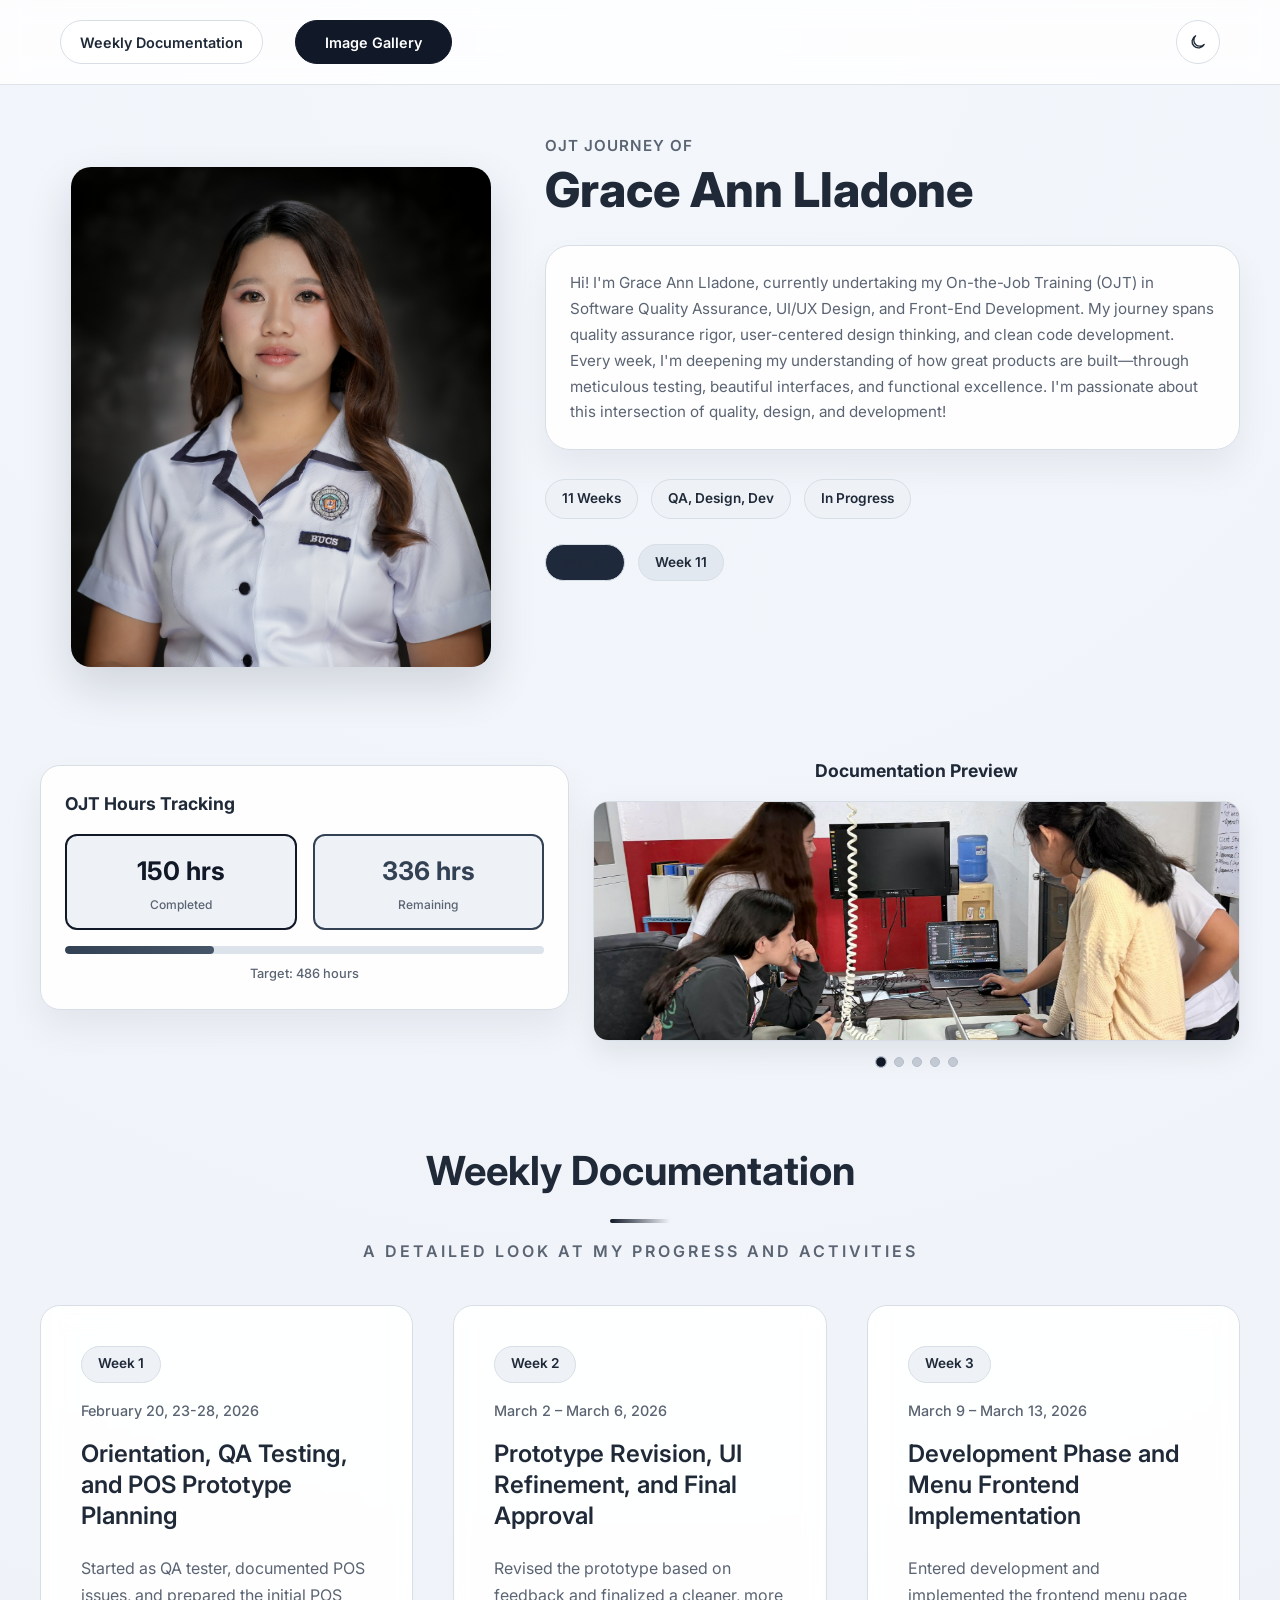
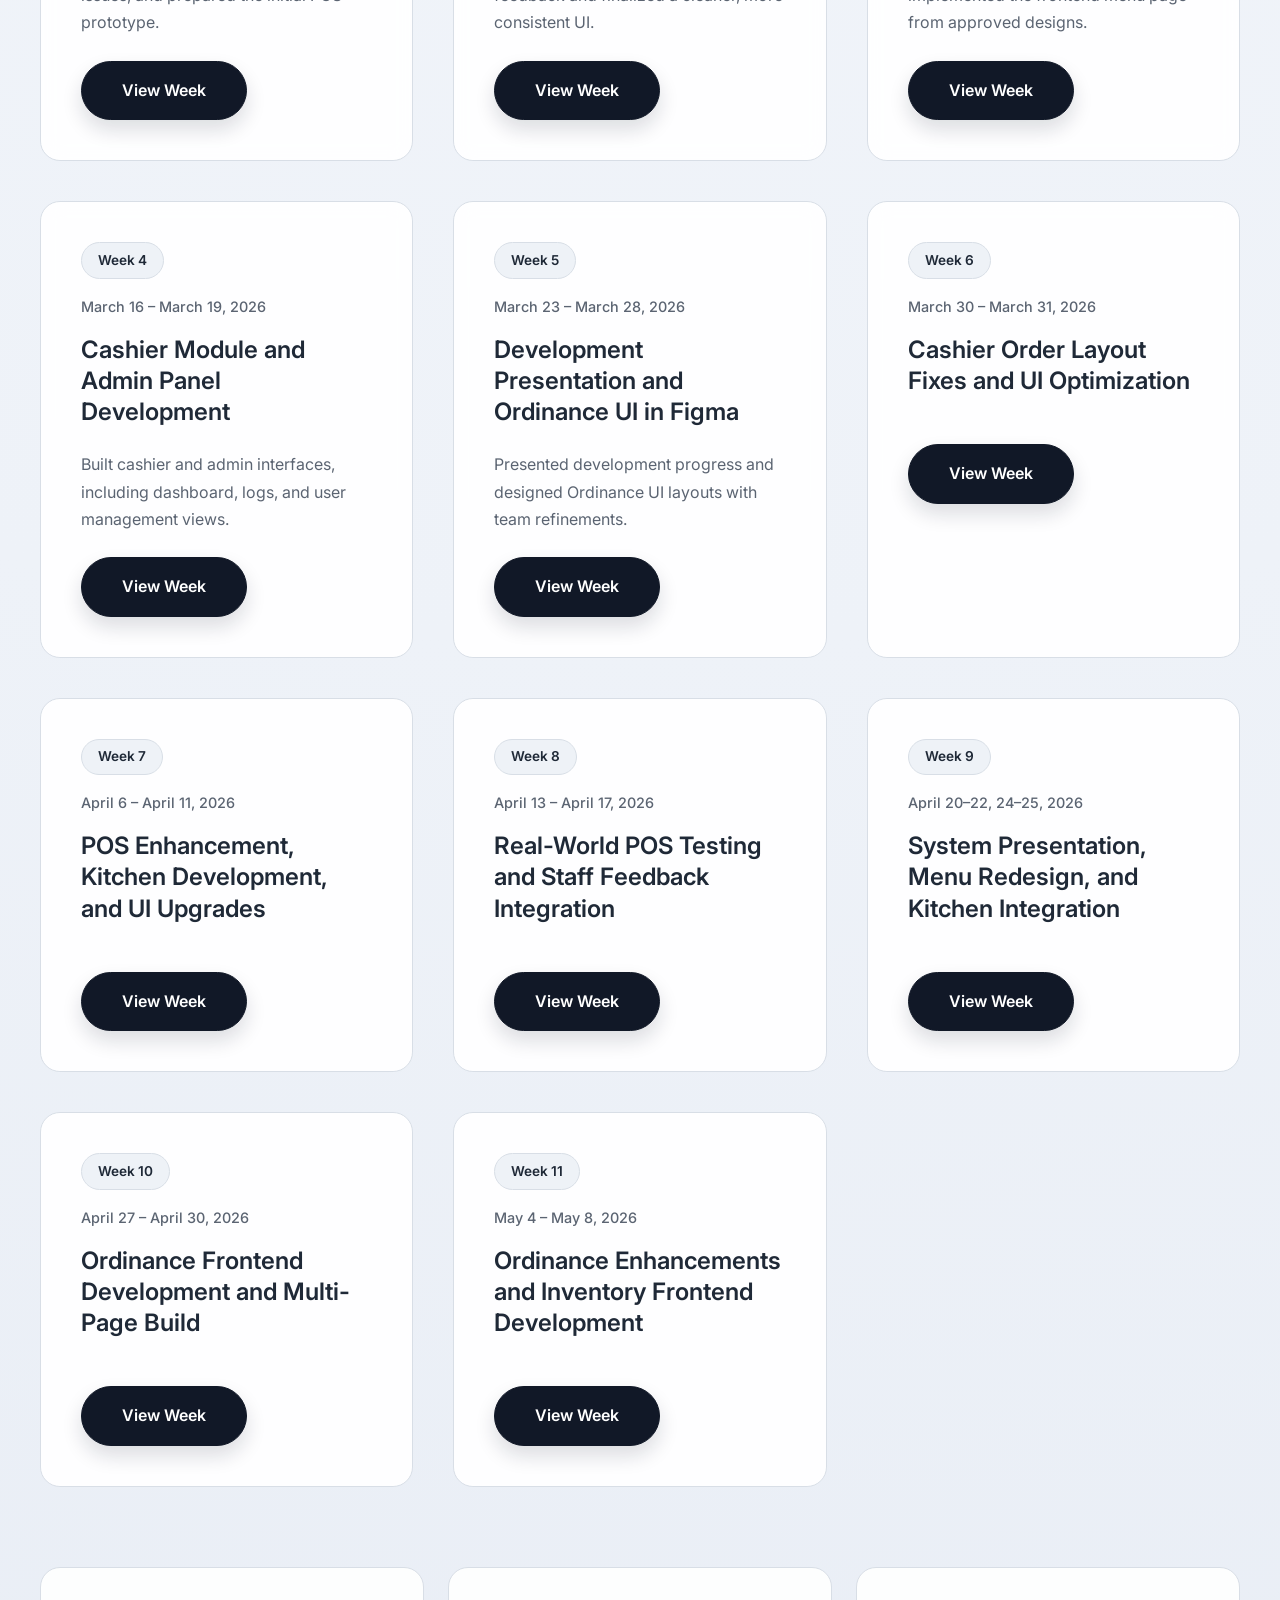
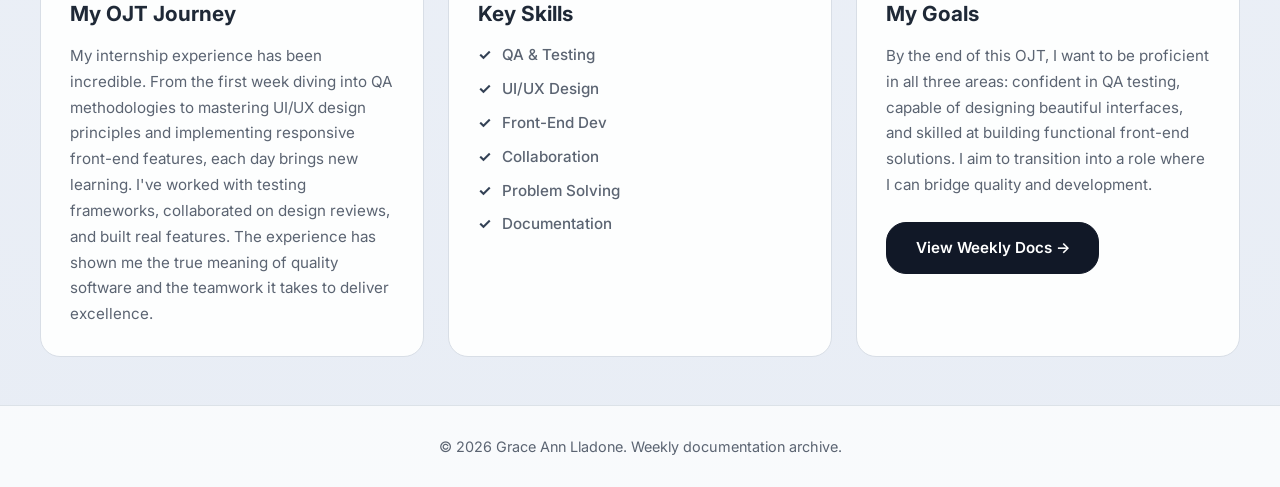
==== index.html @ 25623a67 "docu" ====
<!DOCTYPE html>
<html lang="en">

<head>
    <meta charset="UTF-8">
    <meta name="viewport" content="width=device-width, initial-scale=1.0">
    <title>Grace Ann Lladone | OJT Journey</title>
    <meta name="description"
        content="A weekly documentation of my On-the-Job Training journey in Software Quality Assurance, UI/UX Design, and Front-End Development.">
    <link rel="preconnect" href="https://fonts.googleapis.com">
    <link rel="preconnect" href="https://fonts.gstatic.com" crossorigin>
    <link href="https://fonts.googleapis.com/css2?family=Inter:wght@300;400;500;600;700;800&display=swap"
        rel="stylesheet">
    <link rel="stylesheet" href="style.css">
</head>

<body>
    <!-- Decorative Background Elements -->
    <div class="decorative-shapes">
        <div class="shape shape-1"></div>
        <div class="shape shape-2"></div>
        <div class="shape shape-3"></div>
    </div>

    <!-- Navigation Header -->
    <header class="main-header">
        <div class="header-container">
            <nav class="header-nav">
                <a href="#weekly-docs" class="nav-btn-doc">Weekly Documentation</a>
                <a href="all-images.html" class="nav-btn-accent">Image Gallery</a>
            </nav>
        </div>
    </header>

    <!-- Hero Section with Profile -->
    <section class="hero-section">
        <div class="hero-container">
            <!-- Left: Profile Photo -->
            <div class="hero-photo">
                <img src="assets/grace.jpg" alt="Grace Ann Lladone" class="profile-img-main">
                <div class="decorative-circle circle-1"></div>
                <div class="decorative-circle circle-2"></div>
            </div>

            <!-- Center/Right: Content -->
            <div class="hero-content">
                <div class="title-wrapper">
                    <span class="title-prefix">OJT Journey of</span>
                    <h1 class="main-title">Grace Ann Lladone</h1>
                </div>

                <!-- Main Info Box -->
                <div class="main-info-box">
                    <p class="intro-text">
                        Hi! I'm Grace Ann Lladone, currently undertaking my On-the-Job Training (OJT) in Software 
                        Quality Assurance, UI/UX Design, and Front-End Development. My journey spans quality assurance 
                        rigor, user-centered design thinking, and clean code development. Every week, I'm deepening my 
                        understanding of how great products are built—through meticulous testing, beautiful interfaces, 
                        and functional excellence. I'm passionate about this intersection of quality, design, and 
                        development!
                    </p>
                </div>

                <!-- Quick Stats -->
                <div class="quick-stats">
                    <div class="stat-badge">11 Weeks</div>
                    <div class="stat-badge">QA, Design, Dev</div>
                    <div class="stat-badge">In Progress</div>
                </div>

                <!-- Week Progress Badges -->
                <div class="week-badges">
                    <span class="week-badge started">Week 1</span>
                    <span class="week-badge current">Week 11</span>
                </div>
            </div>
        </div>
    </section>

    <!-- Documentation Carousel Section -->
    <section class="doc-carousel-section">
        <div class="doc-carousel-layout">
            <div class="hours-box">
                <h3 class="hours-box-title">OJT Hours Tracking</h3>
                <div class="hours-display">
                    <div class="hour-stat completed">
                        <span class="hour-value">150 hrs</span>
                        <span class="hour-label">Completed</span>
                    </div>
                    <div class="hour-stat remaining">
                        <span class="hour-value">336 hrs</span>
                        <span class="hour-label">Remaining</span>
                    </div>
                </div>
                <div class="progress-bar-wrapper">
                    <div class="progress-bar" style="width: 31%;"></div>
                </div>
                <p class="target-text">Target: 486 hours</p>
            </div>

            <div class="carousel-wrapper">
                <div class="carousel-header">
                    <h3 class="carousel-title">Documentation Preview</h3>
                </div>
                <div class="carousel-container">
                    <div class="carousel-track">
                        <a class="carousel-slide" href="all-images.html" aria-label="View all weekly documentation images">
                            <img src="assets/week1-1.jpg" alt="Documentation 1">
                        </a>
                        <a class="carousel-slide" href="all-images.html" aria-label="View all weekly documentation images">
                            <img src="assets/week2-3.jpg" alt="Documentation 2">
                        </a>
                        <a class="carousel-slide" href="all-images.html" aria-label="View all weekly documentation images">
                            <img src="assets/week8-1.jpg" alt="Documentation 3">
                        </a>
                        <a class="carousel-slide" href="all-images.html" aria-label="View all weekly documentation images">
                            <img src="assets/week1-4.jpg" alt="Documentation 4">
                        </a>
                        <a class="carousel-slide" href="all-images.html" aria-label="View all weekly documentation images">
                            <img src="assets/week8-3.jpg" alt="Documentation 5">
                        </a>
                    </div>
                </div>
                <div class="carousel-dots">
                    <span class="dot active" data-slide="0"></span>
                    <span class="dot" data-slide="1"></span>
                    <span class="dot" data-slide="2"></span>
                    <span class="dot" data-slide="3"></span>
                    <span class="dot" data-slide="4"></span>
                </div>
            </div>
        </div>
    </section>

    <!-- Weekly Documentation Cards (Moved from documentation.html) -->
    <section id="weekly-docs" class="weekly-docs-section">
        <div class="timeline-header slide-in">
            <h2>Weekly Documentation</h2>
            <div class="header-line"></div>
            <p class="subtitle" style="margin-top: 1rem; color: var(--text-secondary);">A detailed look at my progress
                and activities</p>
        </div>

        <div class="blog-grid">
            <a href="week1.html" class="blog-card reveal active" style="text-decoration: none;">
                <div class="card-glow"></div>
                <div class="card-content">
                    <span class="week-badge">Week 1</span>
                    <div class="date-range">February 20, 23-28, 2026</div>
                    <h3>Orientation, QA Testing, and POS Prototype Planning</h3>
                    <div class="card-text">
                        <p>Started as QA tester, documented POS issues, and prepared the initial POS prototype.</p>
                    </div>
                    <span class="btn" style="margin-top: 1.5rem; display: inline-block;">View Week</span>
                </div>
            </a>

            <a href="week2.html" class="blog-card reveal" style="text-decoration: none;">
                <div class="card-glow"></div>
                <div class="card-content">
                    <span class="week-badge">Week 2</span>
                    <div class="date-range">March 2 – March 6, 2026</div>
                    <h3>Prototype Revision, UI Refinement, and Final Approval</h3>
                    <div class="card-text">
                        <p>Revised the prototype based on feedback and finalized a cleaner, more consistent UI.</p>
                    </div>
                    <span class="btn" style="margin-top: 1.5rem; display: inline-block;">View Week</span>
                </div>
            </a>

            <a href="week3.html" class="blog-card reveal" style="text-decoration: none;">
                <div class="card-glow"></div>
                <div class="card-content">
                    <span class="week-badge">Week 3</span>
                    <div class="date-range">March 9 – March 13, 2026</div>
                    <h3>Development Phase and Menu Frontend Implementation</h3>
                    <div class="card-text">
                        <p>Entered development and implemented the frontend menu page from approved designs.</p>
                    </div>
                    <span class="btn" style="margin-top: 1.5rem; display: inline-block;">View Week</span>
                </div>
            </a>

            <a href="week4.html" class="blog-card reveal" style="text-decoration: none;">
                <div class="card-glow"></div>
                <div class="card-content">
                    <span class="week-badge">Week 4</span>
                    <div class="date-range">March 16 – March 19, 2026</div>
                    <h3>Cashier Module and Admin Panel Development</h3>
                    <div class="card-text">
                        <p>Built cashier and admin interfaces, including dashboard, logs, and user management views.</p>
                    </div>
                    <span class="btn" style="margin-top: 1.5rem; display: inline-block;">View Week</span>
                </div>
            </a>

            <a href="week5.html" class="blog-card reveal" style="text-decoration: none;">
                <div class="card-glow"></div>
                <div class="card-content">
                    <span class="week-badge">Week 5</span>
                    <div class="date-range">March 23 – March 28, 2026</div>
                    <h3>Development Presentation and Ordinance UI in Figma</h3>
                    <div class="card-text">
                        <p>Presented development progress and designed Ordinance UI layouts with team refinements.</p>
                    </div>
                    <span class="btn" style="margin-top: 1.5rem; display: inline-block;">View Week</span>
                </div>
            </a>

            <a href="week6.html" class="blog-card reveal" style="text-decoration: none;">
                <div class="card-glow"></div>
                <div class="card-content">
                    <span class="week-badge">Week 6</span>
                    <div class="date-range">March 30 – March 31, 2026</div>
                    <h3>Cashier Order Layout Fixes and UI Optimization</h3>
                    <div class="card-text">
                        

                    </div>
                    <span class="btn" style="margin-top: 1.5rem; display: inline-block;">View Week</span>
                </div>
            </a>

            <a href="week7.html" class="blog-card reveal" style="text-decoration: none;">
                <div class="card-glow"></div>
                <div class="card-content">
                    <span class="week-badge">Week 7</span>
                    <div class="date-range">April 6 – April 11, 2026</div>
                    <h3>POS Enhancement, Kitchen Development, and UI Upgrades</h3>
                    <div class="card-text">
                        
                        
                    </div>
                    <span class="btn" style="margin-top: 1.5rem; display: inline-block;">View Week</span>
                </div>
            </a>

            <a href="week8.html" class="blog-card reveal" style="text-decoration: none;">
                <div class="card-glow"></div>
                <div class="card-content">
                    <span class="week-badge">Week 8</span>
                    <div class="date-range">April 13 – April 17, 2026</div>
                    <h3>Real-World POS Testing and Staff Feedback Integration</h3>
                    <div class="card-text">
                       


                    </div>
                    <span class="btn" style="margin-top: 1.5rem; display: inline-block;">View Week</span>
                </div>
            </a>

            <a href="week9.html" class="blog-card reveal" style="text-decoration: none;">
                <div class="card-glow"></div>
                <div class="card-content">
                    <span class="week-badge">Week 9</span>
                    <div class="date-range">April 20–22, 24–25, 2026</div>
                    <h3>System Presentation, Menu Redesign, and Kitchen Integration</h3>
                    <div class="card-text">
                        



                    </div>
                    <span class="btn" style="margin-top: 1.5rem; display: inline-block;">View Week</span>
                </div>
            </a>

            <a href="week10.html" class="blog-card reveal" style="text-decoration: none;">
                <div class="card-glow"></div>
                <div class="card-content">
                    <span class="week-badge">Week 10</span>
                    <div class="date-range">April 27 – April 30, 2026</div>
                    <h3>Ordinance Frontend Development and Multi-Page Build</h3>
                    <div class="card-text">
                   


                    </div>
                    <span class="btn" style="margin-top: 1.5rem; display: inline-block;">View Week</span>
                </div>
            </a>

            <a href="week11.html" class="blog-card reveal" style="text-decoration: none;">
                <div class="card-glow"></div>
                <div class="card-content">
                    <span class="week-badge">Week 11</span>
                    <div class="date-range">May 4 – May 8, 2026</div>
                    <h3>Ordinance Enhancements and Inventory Frontend Development</h3>
                    <div class="card-text">
                      



                    </div>
                    <span class="btn" style="margin-top: 1.5rem; display: inline-block;">View Week</span>
                </div>
            </a>
        </div>
    </section>

    <!-- My Journey & Skills Section -->
    <section class="journey-showcase">
        <div class="journey-wrapper">
            <!-- Left Box: Journey -->
            <div class="journey-box">
                <h2 class="box-title">My OJT Journey</h2>
                <p class="box-text">
                    My internship experience has been incredible. From the first week diving into QA methodologies to 
                    mastering UI/UX design principles and implementing responsive front-end features, each day brings 
                    new learning. I've worked with testing frameworks, collaborated on design reviews, and built real 
                    features. The experience has shown me the true meaning of quality software and the teamwork it takes 
                    to deliver excellence.
                </p>
            </div>

            <!-- Middle Box: Skills -->
            <div class="skills-box">
                <h2 class="box-title">Key Skills</h2>
                <ul class="skills-list-display">
                    <li>QA & Testing</li>
                    <li>UI/UX Design</li>
                    <li>Front-End Dev</li>
                    <li>Collaboration</li>
                    <li>Problem Solving</li>
                    <li>Documentation</li>
                </ul>
            </div>

            <!-- Right Box: Goals -->
            <div class="goals-box">
                <h2 class="box-title">My Goals</h2>
                <p class="box-text">
                    By the end of this OJT, I want to be proficient in all three areas: confident in QA testing, 
                    capable of designing beautiful interfaces, and skilled at building functional front-end solutions. 
                    I aim to transition into a role where I can bridge quality and development.
                </p>
                <a href="#weekly-docs" class="view-btn">View Weekly Docs →</a>
            </div>
        </div>
    </section>

    <!-- Footer -->
    <footer class="main-footer">
        <p>&copy; 2026 Grace Ann Lladone. Weekly documentation archive.</p>
    </footer>

    <script src="script.js"></script>
</body>

</html>
---- style.css ----
:root {
    --bg-color: #0b1220;
    --text-primary: #e5e7eb;
    --text-secondary: #94a3b8;
    --accent-pink: #94a3b8;
    --accent-olive: #e2e8f0;
    --accent-yellow-green: #64748b;
    --accent-light-pink: #475569;
    --surface-color: #111827;
    --surface-muted: #1f2937;
    --card-bg: #111827;
    --card-border: #243041;
    --accent-color: #60a5fa;
    --accent-hover: #93c5fd;
}

* {
    margin: 0;
    padding: 0;
    box-sizing: border-box;
}

body {
    font-family: 'Inter', sans-serif;
    background: radial-gradient(circle at top, #172034 0%, #0b1220 55%, #070b14 100%);
    color: var(--text-primary);
    line-height: 1.6;
    overflow-x: hidden;
    scroll-behavior: smooth;
    position: relative;
    color-scheme: dark;
}

[data-theme="light"] body {
    background: radial-gradient(circle at top, #f3f6fb 0%, #eef2f8 60%, #e8edf5 100%);
    color-scheme: light;
}

[data-theme="light"] {
    --bg-color: #f5f7fa;
    --text-primary: #1f2937;
    --text-secondary: #5b6472;
    --accent-pink: #334155;
    --accent-olive: #111827;
    --accent-yellow-green: #64748b;
    --accent-light-pink: #94a3b8;
    --surface-color: #ffffff;
    --surface-muted: #eef2f7;
    --card-bg: #ffffff;
    --card-border: #d8dee6;
    --accent-color: #334155;
    --accent-hover: #475569;
}

[data-theme="light"] .main-header {
    background: rgba(255, 255, 255, 0.82);
    border-bottom: 1px solid rgba(216, 222, 230, 0.8);
}

[data-theme="light"] .main-info-box,
[data-theme="light"] .hours-box,
[data-theme="light"] .carousel-container,
[data-theme="light"] .journey-box,
[data-theme="light"] .skills-box,
[data-theme="light"] .goals-box,
[data-theme="light"] .blog-card {
    background: rgba(255, 255, 255, 0.92);
}

[data-theme="light"] .hour-stat {
    background: var(--surface-muted);
}

[data-theme="light"] .progress-bar-wrapper,
[data-theme="light"] .progress-bar-container {
    background: #dde3ea;
}

[data-theme="light"] .dot {
    background: #c7ced8;
    border: 1px solid #b7c0cc;
}

[data-theme="light"] .week-badge.current {
    background: #e2e8f0;
}

[data-theme="light"] .nav-btn-doc:hover {
    background: var(--surface-muted);
}

[data-theme="light"] .nav-btn-accent,
[data-theme="light"] .btn,
[data-theme="light"] .view-btn {
    background: #111827;
    color: #ffffff;
    border: 1px solid #111827;
}

[data-theme="light"] .nav-btn-accent:hover,
[data-theme="light"] .btn:hover,
[data-theme="light"] .view-btn:hover {
    background: #1f2937;
}

[data-theme="light"] .back-link:hover {
    color: var(--text-primary);
}

[data-theme="light"] .main-footer {
    background: rgba(255, 255, 255, 0.72);
    border-top: 1px solid rgba(216, 222, 230, 0.85);
}

[data-theme="light"] footer {
    border-top: 1px solid rgba(216, 222, 230, 0.9);
}

[data-theme="light"] .card-glow {
    background: radial-gradient(800px circle at var(--mouse-x) var(--mouse-y), rgba(15, 23, 42, 0.05), transparent);
}

[data-theme="light"] .stats-card {
    box-shadow: 0 15px 35px rgba(15, 23, 42, 0.06);
}

[data-theme="light"] .info-card:hover {
    box-shadow: 0 20px 40px rgba(15, 23, 42, 0.08);
}

.theme-toggle {
    border: 1px solid var(--card-border);
    background: var(--surface-color);
    color: var(--text-primary);
    width: 44px;
    height: 44px;
    border-radius: 999px;
    display: inline-flex;
    align-items: center;
    justify-content: center;
    cursor: pointer;
    transition: background 0.25s ease, border-color 0.25s ease, transform 0.25s ease;
    margin-left: auto;
}

.theme-toggle:hover {
    transform: translateY(-1px);
    background: var(--surface-muted);
}

.theme-toggle svg {
    width: 18px;
    height: 18px;
    stroke: currentColor;
}

.theme-toggle .icon-sun {
    display: inline;
}

.theme-toggle .icon-moon {
    display: none;
}

[data-theme="light"] .theme-toggle .icon-sun {
    display: none;
}

[data-theme="light"] .theme-toggle .icon-moon {
    display: inline;
}

.decorative-shapes,
.background-effects {
    display: none !important;
}

/* Decorative Background Shapes */
.decorative-shapes {
    position: fixed;
    top: 0;
    left: 0;
    width: 100%;
    height: 100%;
    z-index: 0;
    pointer-events: none;
}

.shape {
    position: absolute;
    opacity: 0.15;
}

.shape-1 {
    width: 300px;
    height: 300px;
    background: radial-gradient(circle, var(--accent-olive) 0%, transparent 70%);
    border-radius: 50%;
    top: 5%;
    right: 10%;
    filter: blur(40px);
}

.shape-2 {
    width: 250px;
    height: 250px;
    background: radial-gradient(circle, var(--accent-pink) 0%, transparent 70%);
    border-radius: 50%;
    bottom: 15%;
    left: 5%;
    filter: blur(40px);
}

.shape-3 {
    width: 200px;
    height: 200px;
    background: radial-gradient(circle, var(--accent-yellow-green) 0%, transparent 70%);
    border-radius: 50%;
    top: 50%;
    right: 5%;
    filter: blur(40px);
}

/* Header Navigation */
.main-header {
    background: rgba(15, 23, 42, 0.84);
    backdrop-filter: blur(12px);
    -webkit-backdrop-filter: blur(12px);
    border-bottom: 1px solid rgba(36, 48, 65, 0.95);
    padding: 1.25rem 0;
    position: relative;
    z-index: 10;
}

.header-container {
    max-width: 1200px;
    margin: 0 auto;
    padding: 0 20px;
}

.header-nav {
    display: flex;
    justify-content: flex-start;
    align-items: center;
    gap: 2rem;
}

.nav-btn-doc {
    text-decoration: none;
    color: var(--text-primary);
    font-weight: 600;
    font-size: 0.9rem;
    padding: 0.6rem 1.2rem;
    border: 1px solid var(--card-border);
    border-radius: 999px;
    transition: all 0.3s ease;
    background: var(--surface-color);
}

.nav-btn-doc:hover {
    background: #1e293b;
    color: var(--text-primary);
}

.nav-btn-accent {
    text-decoration: none;
    color: #0f172a;
    font-weight: 600;
    font-size: 0.9rem;
    padding: 0.6rem 1.8rem;
    background: #e2e8f0;
    border: 1px solid #334155;
    border-radius: 999px;
    transition: all 0.3s ease;
}

.nav-btn-accent:hover {
    transform: translateY(-2px);
    box-shadow: 0 8px 15px rgba(17, 24, 39, 0.15);
    background: #f1f5f9;
}

/* Hero Section */
.hero-section {
    padding: 2rem 20px 1rem;
    position: relative;
    z-index: 5;
}

.hero-container {
    max-width: 1200px;
    margin: 0 auto;
    display: grid;
    grid-template-columns: 0.9fr 1.3fr;
    gap: 1.5rem;
    align-items: start;
}

/* Hero Photo Side */
.hero-photo {
    position: relative;
    height: 600px;
    display: flex;
    align-items: center;
    justify-content: center;
}

.profile-img-main {
    width: 420px;
    height: 500px;
    border-radius: 20px;
    object-fit: cover;
    box-shadow: 0 20px 45px rgba(15, 23, 42, 0.14);
    position: relative;
    z-index: 2;
}

.decorative-circle {
    display: none;
}

.circle-1 {
    width: 80px;
    height: 80px;
    top: 15%;
    right: -20px;
    opacity: 0.6;
}

.circle-2 {
    width: 50px;
    height: 50px;
    bottom: 10%;
    left: -35px;
    opacity: 0.4;
    border-color: var(--accent-pink);
}

/* Hero Content Side */
.hero-content {
    display: flex;
    flex-direction: column;
    gap: 0.8rem;
    padding-top: 1rem;
}

.title-wrapper {
    margin-bottom: 0.5rem;
}

.title-prefix {
    font-size: 0.95rem;
    color: var(--text-secondary);
    font-weight: 600;
    letter-spacing: 1px;
    text-transform: uppercase;
}

.main-title {
    font-size: 3rem;
    font-weight: 800;
    color: var(--text-primary);
    line-height: 1.1;
    margin-top: 0.3rem;
}

/* Main Info Box */
.main-info-box {
    background: rgba(17, 24, 39, 0.92);
    border: 1px solid var(--card-border);
    border-radius: 25px;
    padding: 1.5rem;
    margin: 0.5rem 0;
    box-shadow: 0 18px 35px rgba(15, 23, 42, 0.06);
}

.intro-text {
    font-size: 0.95rem;
    color: var(--text-secondary);
    line-height: 1.7;
}

/* Quick Stats */
.quick-stats {
    display: flex;
    gap: 0.8rem;
    flex-wrap: wrap;
    margin: 0.5rem 0;
}

.stat-badge {
    background: var(--surface-muted);
    border: 1px solid var(--card-border);
    color: var(--text-primary);
    padding: 0.5rem 1rem;
    border-radius: 20px;
    font-size: 0.85rem;
    font-weight: 600;
}

/* Week Badges */
.week-badges {
    display: flex;
    gap: 0.8rem;
    align-items: center;
    margin: 0.3rem 0;
}

.week-badge {
    padding: 0.45rem 0.9rem;
    border-radius: 20px;
    font-size: 0.8rem;
    font-weight: 600;
    color: var(--text-primary);
    background: var(--surface-muted);
    border: 1px solid var(--card-border);
}

.week-badge.started {
    background: #1e293b;
}

.week-badge.current {
    background: #334155;
}

/* OJT Hours Box */
.hours-box {
    background: rgba(17, 24, 39, 0.92);
    border: 1px solid var(--card-border);
    border-radius: 20px;
    padding: 1.5rem;
    margin-top: 0.5rem;
    box-shadow: 0 18px 35px rgba(15, 23, 42, 0.06);
}

.hours-box-title {
    font-size: 1.1rem;
    font-weight: 700;
    color: var(--text-primary);
    margin-bottom: 1rem;
}

.hours-display {
    display: grid;
    grid-template-columns: 1fr 1fr;
    gap: 1rem;
    margin-bottom: 1rem;
}

.hour-stat {
    text-align: center;
    padding: 0.9rem;
    background: #1e293b;
    border-radius: 12px;
    border: 2px solid transparent;
}

.hour-stat.completed {
    border-color: var(--accent-olive);
}

.hour-stat.remaining {
    border-color: var(--accent-pink);
}

.hour-value {
    display: block;
    font-size: 1.6rem;
    font-weight: 700;
    margin-bottom: 0.2rem;
}

.hour-stat.completed .hour-value {
    color: var(--accent-olive);
}

.hour-stat.remaining .hour-value {
    color: var(--accent-pink);
}

.hour-label {
    display: block;
    font-size: 0.75rem;
    color: var(--text-secondary);
    font-weight: 500;
}

.progress-bar-wrapper {
    width: 100%;
    height: 8px;
    background: #1f2937;
    border-radius: 10px;
    overflow: hidden;
    margin-bottom: 0.6rem;
}

.progress-bar {
    height: 100%;
    background: linear-gradient(90deg, var(--accent-olive), var(--accent-yellow-green));
    border-radius: 10px;
    transition: width 1.5s ease;
}

.target-text {
    text-align: center;
    font-size: 0.8rem;
    color: var(--text-secondary);
    font-weight: 500;
}

/* Documentation Carousel Section */
.doc-carousel-section {
    padding: 1.5rem 20px 2rem;
    position: relative;
    z-index: 5;
    background: transparent;
}

.weekly-docs-section {
    padding: 2.5rem 20px 3rem;
    position: relative;
    z-index: 5;
}

.weekly-docs-section .timeline-header,
.weekly-docs-section .blog-grid {
    max-width: 1200px;
    margin-left: auto;
    margin-right: auto;
}

.weekly-docs-section .timeline-header {
    margin-bottom: 2.5rem;
}

.doc-carousel-layout {
    max-width: 1200px;
    margin: 0 auto;
    display: grid;
    grid-template-columns: 0.9fr 1.1fr;
    gap: 1.5rem;
    align-items: start;
}

.carousel-wrapper {
    width: 100%;
}

.carousel-header {
    margin-bottom: 1rem;
    text-align: center;
}

.carousel-title {
    font-size: 1.1rem;
    font-weight: 700;
    color: var(--text-primary);
}

.carousel-container {
    position: relative;
    width: 100%;
    height: 240px;
    background: rgba(17, 24, 39, 0.92);
    border-radius: 15px;
    overflow: hidden;
    border: 1px solid var(--card-border);
    box-shadow: 0 12px 28px rgba(15, 23, 42, 0.08);
}

.carousel-track {
    display: flex;
    height: 100%;
    transition: transform 0.5s ease;
}

.carousel-slide {
    min-width: 100%;
    height: 100%;
    display: flex;
    align-items: center;
    justify-content: center;
    overflow: hidden;
    text-decoration: none;
    cursor: pointer;
}

.carousel-slide img {
    width: 100%;
    height: 100%;
    object-fit: cover;
    display: block;
}

.carousel-dots {
    display: flex;
    justify-content: center;
    gap: 0.5rem;
    margin-top: 1rem;
}

.dot {
    width: 10px;
    height: 10px;
    border-radius: 50%;
    background: #475569;
    cursor: pointer;
    transition: all 0.3s ease;
    border: 1px solid #334155;
}

.dot.active {
    background: var(--accent-olive);
    transform: scale(1.2);
}

@media (max-width: 1024px) {
    .doc-carousel-layout {
        grid-template-columns: 1fr;
    }
}

/* Gallery Section */
.gallery-showcase {
    padding: 2rem 20px 2.5rem;
    background: transparent;
    position: relative;
    z-index: 5;
}

.gallery-wrapper {
    max-width: 1100px;
    margin: 0 auto;
}

.gallery-grid-custom {
    display: grid;
    grid-template-columns: repeat(4, 1fr);
    gap: 1rem;
    align-items: center;
}

.gallery-item {
    border-radius: 12px;
    overflow: hidden;
    border: 1px solid var(--card-border);
    transition: all 0.4s ease;
}

.gallery-item:hover {
    transform: scale(1.02);
    border-color: #b8c1cf;
    box-shadow: 0 12px 30px rgba(15, 23, 42, 0.08);
}

.gallery-item img {
    width: 100%;
    height: 100%;
    object-fit: cover;
    display: block;
}

.gallery-item.small {
    aspect-ratio: 1;
}

.gallery-item.large {
    grid-column: span 2;
    grid-row: span 2;
    aspect-ratio: 1;
}

.gallery-item.large.center {
    grid-column: 2 / 4;
    grid-row: 1 / 3;
}

/* Journey Showcase Section */
.journey-showcase {
    padding: 2rem 20px 3rem;
    position: relative;
    z-index: 5;
}

.journey-wrapper {
    max-width: 1200px;
    margin: 0 auto;
    display: grid;
    grid-template-columns: repeat(3, 1fr);
    gap: 1.5rem;
}

.journey-box,
.skills-box,
.goals-box {
    border-radius: 20px;
    padding: 1.8rem;
    transition: all 0.4s ease;
}

.journey-box {
    background: rgba(17, 24, 39, 0.92);
    border: 1px solid var(--card-border);
}

.skills-box {
    background: rgba(17, 24, 39, 0.92);
    border: 1px solid var(--card-border);
}

.goals-box {
    background: rgba(17, 24, 39, 0.92);
    border: 1px solid var(--card-border);
}

.journey-box:hover,
.skills-box:hover,
.goals-box:hover {
    transform: translateY(-8px);
    box-shadow: 0 15px 35px rgba(15, 23, 42, 0.08);
}

.box-title {
    font-size: 1.3rem;
    font-weight: 700;
    color: var(--text-primary);
    margin-bottom: 0.8rem;
}

.box-text {
    font-size: 0.95rem;
    color: var(--text-secondary);
    line-height: 1.7;
}

/* Skills List */
.skills-list-display {
    list-style: none;
    display: flex;
    flex-direction: column;
    gap: 0.6rem;
}

.skills-list-display li {
    font-size: 0.95rem;
    color: var(--text-secondary);
    padding-left: 1.5rem;
    position: relative;
    font-weight: 500;
}

.skills-list-display li:before {
    content: "✓";
    position: absolute;
    left: 0;
    color: var(--accent-pink);
    font-weight: 700;
}

/* View Button */
.view-btn {
    display: inline-block;
    margin-top: 1.5rem;
    padding: 0.8rem 1.8rem;
    background: #e2e8f0;
    color: #0f172a;
    border: 1px solid #334155;
    text-decoration: none;
    border-radius: 20px;
    font-weight: 600;
    font-size: 0.95rem;
    transition: all 0.3s ease;
}

.view-btn:hover {
    transform: translateY(-3px);
    box-shadow: 0 10px 20px rgba(17, 24, 39, 0.15);
    background: #f1f5f9;
}

/* Footer */
.main-footer {
    background: rgba(15, 23, 42, 0.9);
    border-top: 1px solid rgba(36, 48, 65, 0.95);
    padding: 1.5rem 20px;
    text-align: center;
    color: var(--text-secondary);
    position: relative;
    z-index: 5;
}

.main-footer p {
    font-size: 0.9rem;
    margin: 0.3rem 0;
}

/* Responsive Design */
@media (max-width: 1024px) {
    .hero-container {
        grid-template-columns: 1fr;
        gap: 2rem;
    }

    .main-title {
        font-size: 2.8rem;
    }

    .gallery-grid-custom {
        grid-template-columns: repeat(3, 1fr);
    }

    .gallery-item.large.center {
        grid-column: 1 / 3;
        grid-row: 1 / 3;
    }

    .journey-wrapper {
        grid-template-columns: repeat(2, 1fr);
    }
}

@media (max-width: 768px) {
    .main-title {
        font-size: 2.2rem;
    }

    .gallery-grid-custom {
        grid-template-columns: repeat(2, 1fr);
    }

    .gallery-item.large {
        grid-column: span 1;
        grid-row: span 1;
    }

    .gallery-item.large.center {
        grid-column: 1;
        grid-row: auto;
    }

    .journey-wrapper {
        grid-template-columns: 1fr;
        gap: 1.5rem;
    }

    .hero-content {
        gap: 1rem;
    }

    .quick-stats {
        flex-direction: column;
        align-items: flex-start;
    }

    .stat-badge {
        width: 100%;
        text-align: center;
    }
}

.hero-image {
    width: 100%;
    height: 100%;
    object-fit: cover;
    object-position: center;
}

.hero-overlay {
    position: absolute;
    top: 0;
    left: 0;
    width: 100%;
    height: 100%;

}

.hero-content {
    max-width: 800px;
    z-index: 1;
}

.subtitle {
    font-size: 1rem;
    font-weight: 600;
    text-transform: uppercase;
    letter-spacing: 3px;
    color: var(--text-secondary);
    margin-bottom: 1rem;
}

.title {
    font-size: 4rem;
    font-weight: 800;
    margin-bottom: 1.5rem;
    color: var(--text-primary);
    line-height: 1.1;
}

.description {
    font-size: 1.25rem;
    color: var(--text-secondary);
    margin-bottom: 2.5rem;
    max-width: 600px;
    margin-left: auto;
    margin-right: auto;
}

.btn {
    display: inline-block;
    padding: 1rem 2.5rem;
    font-size: 1rem;
    font-weight: 600;
    color: #0f172a;
    background: #e2e8f0;
    border: 1px solid #334155;
    border-radius: 50px;
    text-decoration: none;
    transition: all 0.3s ease;
    box-shadow: 0 10px 20px rgba(17, 24, 39, 0.14);
}

.btn:hover {
    transform: translateY(-3px);
    box-shadow: 0 15px 25px rgba(17, 24, 39, 0.18);
    background: #f1f5f9;
}

/* Profile Image */
.profile-img-container {
    margin-bottom: 1.5rem;
}

.profile-img {
    width: 250px;
    height: 250px;
    border-radius: 50%;
    object-fit: cover;
    border: 4px solid rgba(216, 222, 230, 0.95);
    box-shadow: 0 10px 25px rgba(15, 23, 42, 0.08);
    transition: transform 0.3s ease, border-color 0.3s ease;
}

.profile-img:hover {
    transform: scale(1.05);
    border-color: var(--text-primary);
}

/* Animations */
.fade-in-up {
    opacity: 0;
    transform: translateY(30px);
    animation: fadeInUp 1s cubic-bezier(0.16, 1, 0.3, 1) forwards;
}

.delay-1 {
    animation-delay: 0.2s;
}

.delay-2 {
    animation-delay: 0.4s;
}

.delay-3 {
    animation-delay: 0.6s;
}

.delay-4 {
    animation-delay: 0.8s;
}

@keyframes fadeInUp {
    to {
        opacity: 1;
        transform: translateY(0);
    }
}

/* Main Container */
.container {
    max-width: 1200px;
    margin: 0 auto;
    padding: 4rem 20px 8rem;
}

.timeline-header {
    text-align: center;
    margin-bottom: 4rem;
}

.timeline-header h2 {
    font-size: 2.5rem;
    font-weight: 700;
    margin-bottom: 1rem;
    color: var(--text-primary);
}

.header-line {
    width: 60px;
    height: 4px;
    background: linear-gradient(90deg, var(--accent-olive), transparent);
    margin: 0 auto;
    border-radius: 2px;
}

/* Blog Grid */
.blog-grid {
    display: grid;
    grid-template-columns: repeat(auto-fit, minmax(340px, 1fr));
    gap: 2.5rem;
}

.blog-card {
    position: relative;
    background: rgba(17, 24, 39, 0.92);
    border: 1px solid var(--card-border);
    border-radius: 20px;
    padding: 2.5rem;
    backdrop-filter: blur(10px);
    -webkit-backdrop-filter: blur(10px);
    transition: transform 0.4s cubic-bezier(0.16, 1, 0.3, 1), box-shadow 0.4s ease;
    overflow: hidden;
    z-index: 1;
}

.blog-card:hover {
    transform: translateY(-10px);
    box-shadow: 0 20px 40px rgba(15, 23, 42, 0.08);
    border-color: #b8c1cf;
}

.card-glow {
    position: absolute;
    top: 0;
    left: 0;
    width: 100%;
    height: 100%;
    background: radial-gradient(800px circle at var(--mouse-x) var(--mouse-y), rgba(15, 23, 42, 0.05), transparent);
    z-index: -1;
    opacity: 0;
    transition: opacity 0.3s;
}

.blog-card:hover .card-glow {
    opacity: 1;
}

.week-badge {
    display: inline-block;
    padding: 0.4rem 1rem;
    background: var(--surface-muted);
    color: var(--text-primary);
    border: 1px solid var(--card-border);
    border-radius: 50px;
    font-size: 0.85rem;
    font-weight: 600;
    margin-bottom: 1rem;
}

.date-range {
    font-size: 0.9rem;
    color: var(--text-secondary);
    margin-bottom: 1rem;
    font-weight: 500;
}

.blog-card h3 {
    font-size: 1.5rem;
    font-weight: 600;
    margin-bottom: 1.5rem;
    color: var(--text-primary);
    line-height: 1.3;
}

.card-text p {
    color: var(--text-secondary);
    margin-bottom: 1rem;
    font-size: 1rem;
    line-height: 1.7;
}

.card-text p:last-child {
    margin-bottom: 0;
}

/* Scroll Reveal */
.reveal {
    opacity: 0;
    transform: translateY(50px);
    transition: all 0.8s cubic-bezier(0.16, 1, 0.3, 1);
}

.reveal.active {
    opacity: 1;
    transform: translateY(0);
}

/* Footer */
footer {
    text-align: center;
    padding: 2rem;
    border-top: 1px solid rgba(216, 222, 230, 0.9);
    color: var(--text-secondary);
    font-size: 0.9rem;
}

/* Navbar */
.navbar {
    padding: 2rem 20px;
    max-width: 1200px;
    margin: 0 auto;
    display: flex;
    align-items: center;
    gap: 1rem;
}

.back-link {
    color: var(--text-secondary);
    text-decoration: none;
    font-weight: 500;
    transition: color 0.3s;
    display: inline-flex;
    align-items: center;
}

.back-link:hover {
    color: #ffffff;
}

/* Page Layout specific */
.page-content {
    padding-top: 2rem;
}

.single-column {
    grid-template-columns: 1fr;
    max-width: 900px;
    margin: 0 auto;
}

/* Image Gallery */
.image-gallery {
    display: grid;
    grid-template-columns: repeat(3, 1fr);
    gap: 15px;
    margin-top: 2rem;
}

.gallery-item {
    border-radius: 12px;
    overflow: hidden;
    aspect-ratio: 4/3;
    border: 1px solid var(--card-border);
    transition: transform 0.3s ease;
}

.gallery-item:hover {
    transform: scale(1.02);
}

.gallery-item img {
    width: 100%;
    height: 100%;
    object-fit: cover;
    display: block;
}

/* Week Detail Two-Column Layout */
.week-detail-grid {
    display: grid;
    grid-template-columns: 1fr;
    gap: 1.75rem;
    align-items: start;
}

.week-detail-text {
    order: 1;
}

.week-detail-gallery {
    order: 2;
}

.week-detail-gallery .image-gallery {
    grid-template-columns: repeat(auto-fit, minmax(220px, 1fr));
    margin-top: 0;
}

/* Responsive for Week Detail */
@media (max-width: 968px) {
    .week-detail-grid {
        grid-template-columns: 1fr;
    }

    .week-detail-gallery .image-gallery {
        grid-template-columns: repeat(auto-fit, minmax(180px, 1fr));
    }
}

/* Responsive */
@media (max-width: 768px) {
    .image-gallery {
        grid-template-columns: repeat(2, 1fr);
    }

    .title {
        font-size: 2.5rem;
    }

    .blog-grid {
        grid-template-columns: 1fr;
    }

    .blog-card {
        padding: 2rem;
    }
}

/* --- New Redesign Styles for Index.html --- */
.section-title {
    font-size: 2.5rem;
    font-weight: 700;
    margin-bottom: 1rem;
    color: var(--text-primary);
}

.about-section,
.journey-goals-section {
    margin-bottom: 6rem;
}

/* About Grid */
.about-grid {
    display: grid;
    grid-template-columns: 1.5fr 1fr;
    gap: 4rem;
    align-items: center;
}

.about-text {
    font-size: 1.15rem;
    color: var(--text-secondary);
    line-height: 1.8;
}

/* Stats Card */
.stats-card {
    background: var(--card-bg);
    border: 1px solid var(--card-border);
    border-radius: 20px;
    padding: 2.5rem;
    backdrop-filter: blur(10px);
    -webkit-backdrop-filter: blur(10px);
    box-shadow: 0 15px 35px rgba(0, 0, 0, 0.22);
}

.stats-header {
    display: flex;
    justify-content: space-between;
    align-items: center;
    margin-bottom: 1.5rem;
}

.stats-title {
    font-size: 1.5rem;
    font-weight: 600;
    color: var(--text-primary);
    margin-bottom: 0;
}

.pulse-indicator {
    width: 12px;
    height: 12px;
    background-color: var(--text-primary);
    border-radius: 50%;
    box-shadow: 0 0 0 0 rgba(15, 23, 42, 0.12);
    animation: pulse 2s infinite;
}

@keyframes pulse {
    0% {
        transform: scale(0.95);
        box-shadow: 0 0 0 0 rgba(15, 23, 42, 0.12);
    }

    70% {
        transform: scale(1);
        box-shadow: 0 0 0 10px rgba(15, 23, 42, 0);
    }

    100% {
        transform: scale(0.95);
        box-shadow: 0 0 0 0 rgba(15, 23, 42, 0.12);
    }
}

.progress-info {
    display: flex;
    justify-content: space-between;
    font-size: 0.95rem;
    font-weight: 500;
    color: var(--text-secondary);
    margin-bottom: 0.8rem;
}

.progress-bar-container {
    width: 100%;
    height: 12px;
    background: #1f2937;
    border-radius: 10px;
    overflow: hidden;
    margin-bottom: 1rem;
}

.progress-bar {
    height: 100%;
    background: linear-gradient(90deg, var(--accent-color), var(--accent-hover));
    border-radius: 10px;
    transition: width 1.5s cubic-bezier(0.16, 1, 0.3, 1);
}

.total-hours {
    text-align: center;
    font-size: 0.9rem;
    color: var(--text-secondary);
    font-weight: 600;
}

/* Journey & Goals */
.journey-grid {
    display: grid;
    grid-template-columns: 1fr 1fr;
    gap: 3rem;
}

.info-card {
    background: var(--card-bg);
    border: 1px solid var(--card-border);
    border-radius: 20px;
    padding: 3rem;
    transition: transform 0.4s ease, box-shadow 0.4s ease;
}

.info-card:hover {
    transform: translateY(-10px);
    box-shadow: 0 20px 40px rgba(0, 0, 0, 0.18);
    border-color: #b8c1cf;
}

.icon-wrapper {
    width: 60px;
    height: 60px;
    background: #111827;
    border-radius: 15px;
    display: flex;
    align-items: center;
    justify-content: center;
    margin-bottom: 1.5rem;
    color: #fff;
    box-shadow: 0 10px 20px rgba(17, 24, 39, 0.14);
}

.info-card h3 {
    font-size: 1.8rem;
    font-weight: 600;
    margin-bottom: 1rem;
    color: var(--text-primary);
}

.info-card p {
    color: var(--text-secondary);
    font-size: 1.1rem;
    line-height: 1.7;
}

/* Responsive updates for new sections */
@media (max-width: 968px) {

    .about-grid,
    .journey-grid {
        grid-template-columns: 1fr;
        gap: 2rem;
    }
}
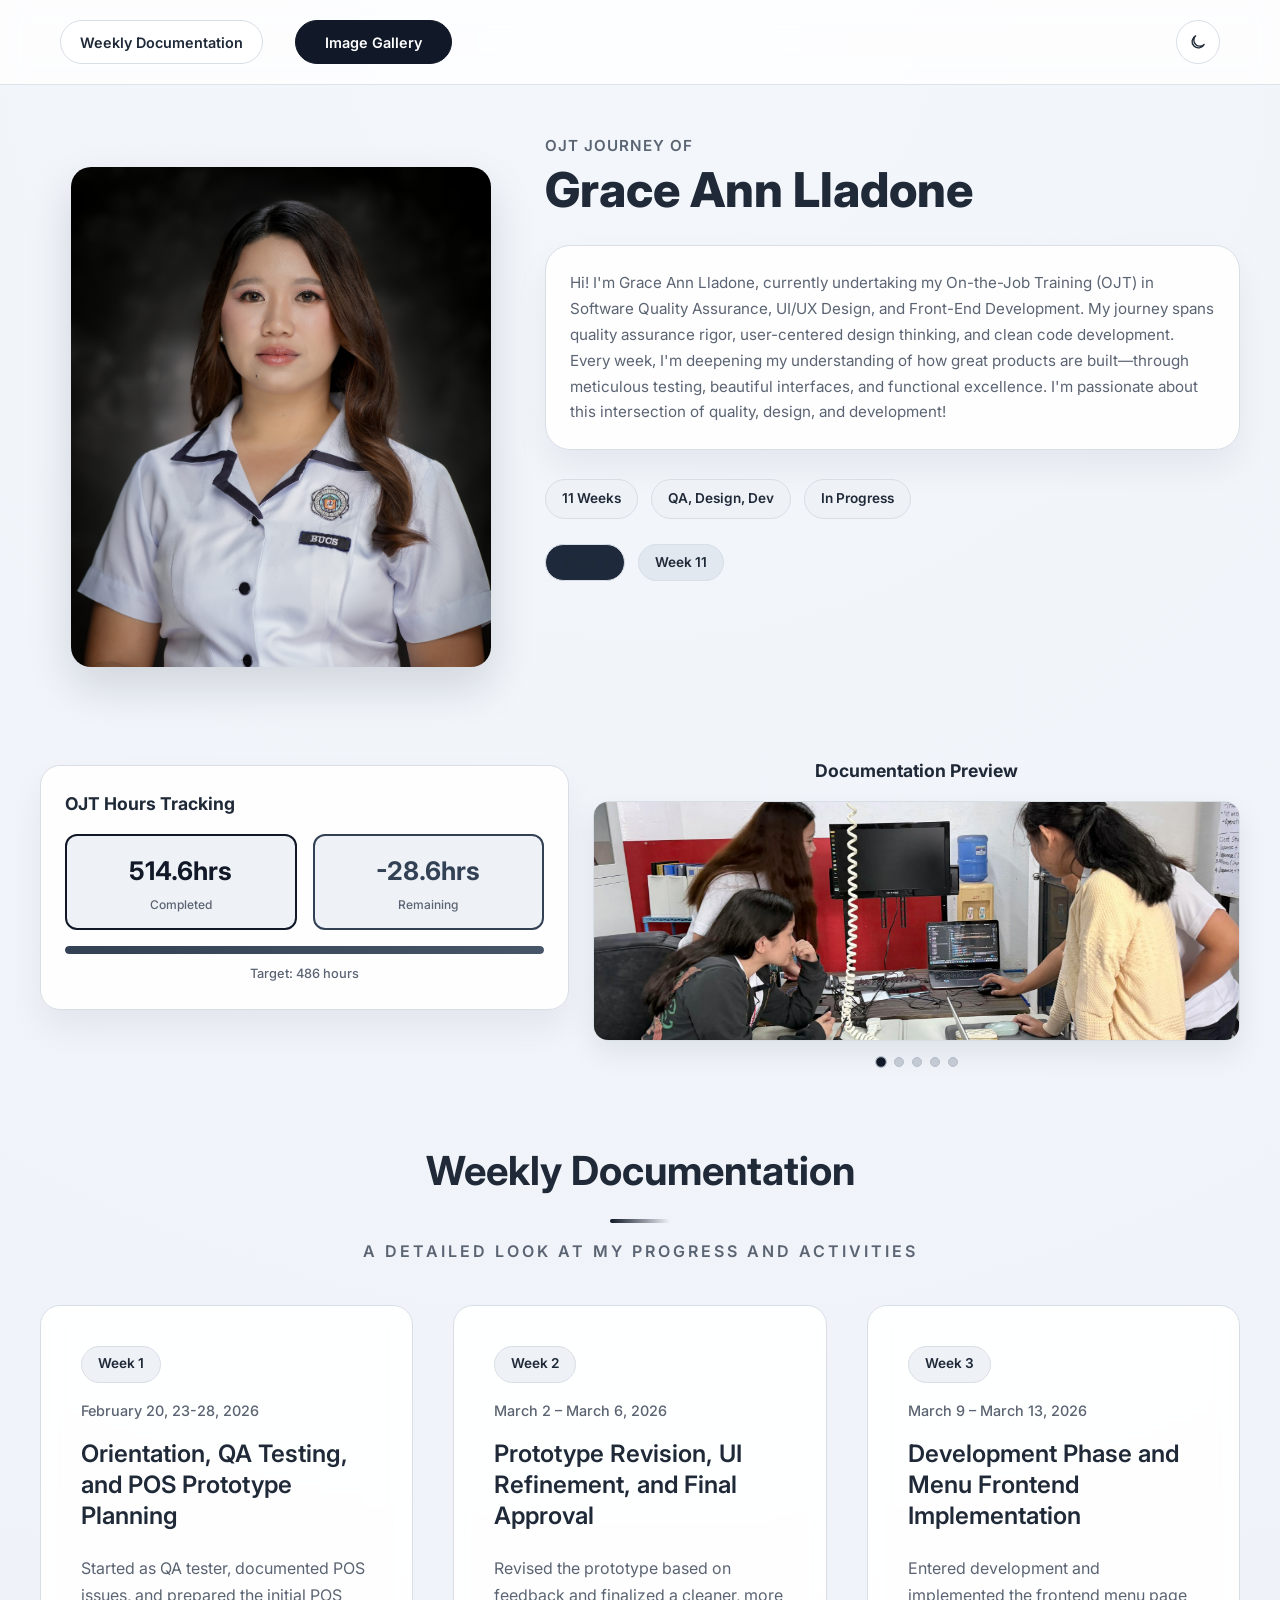
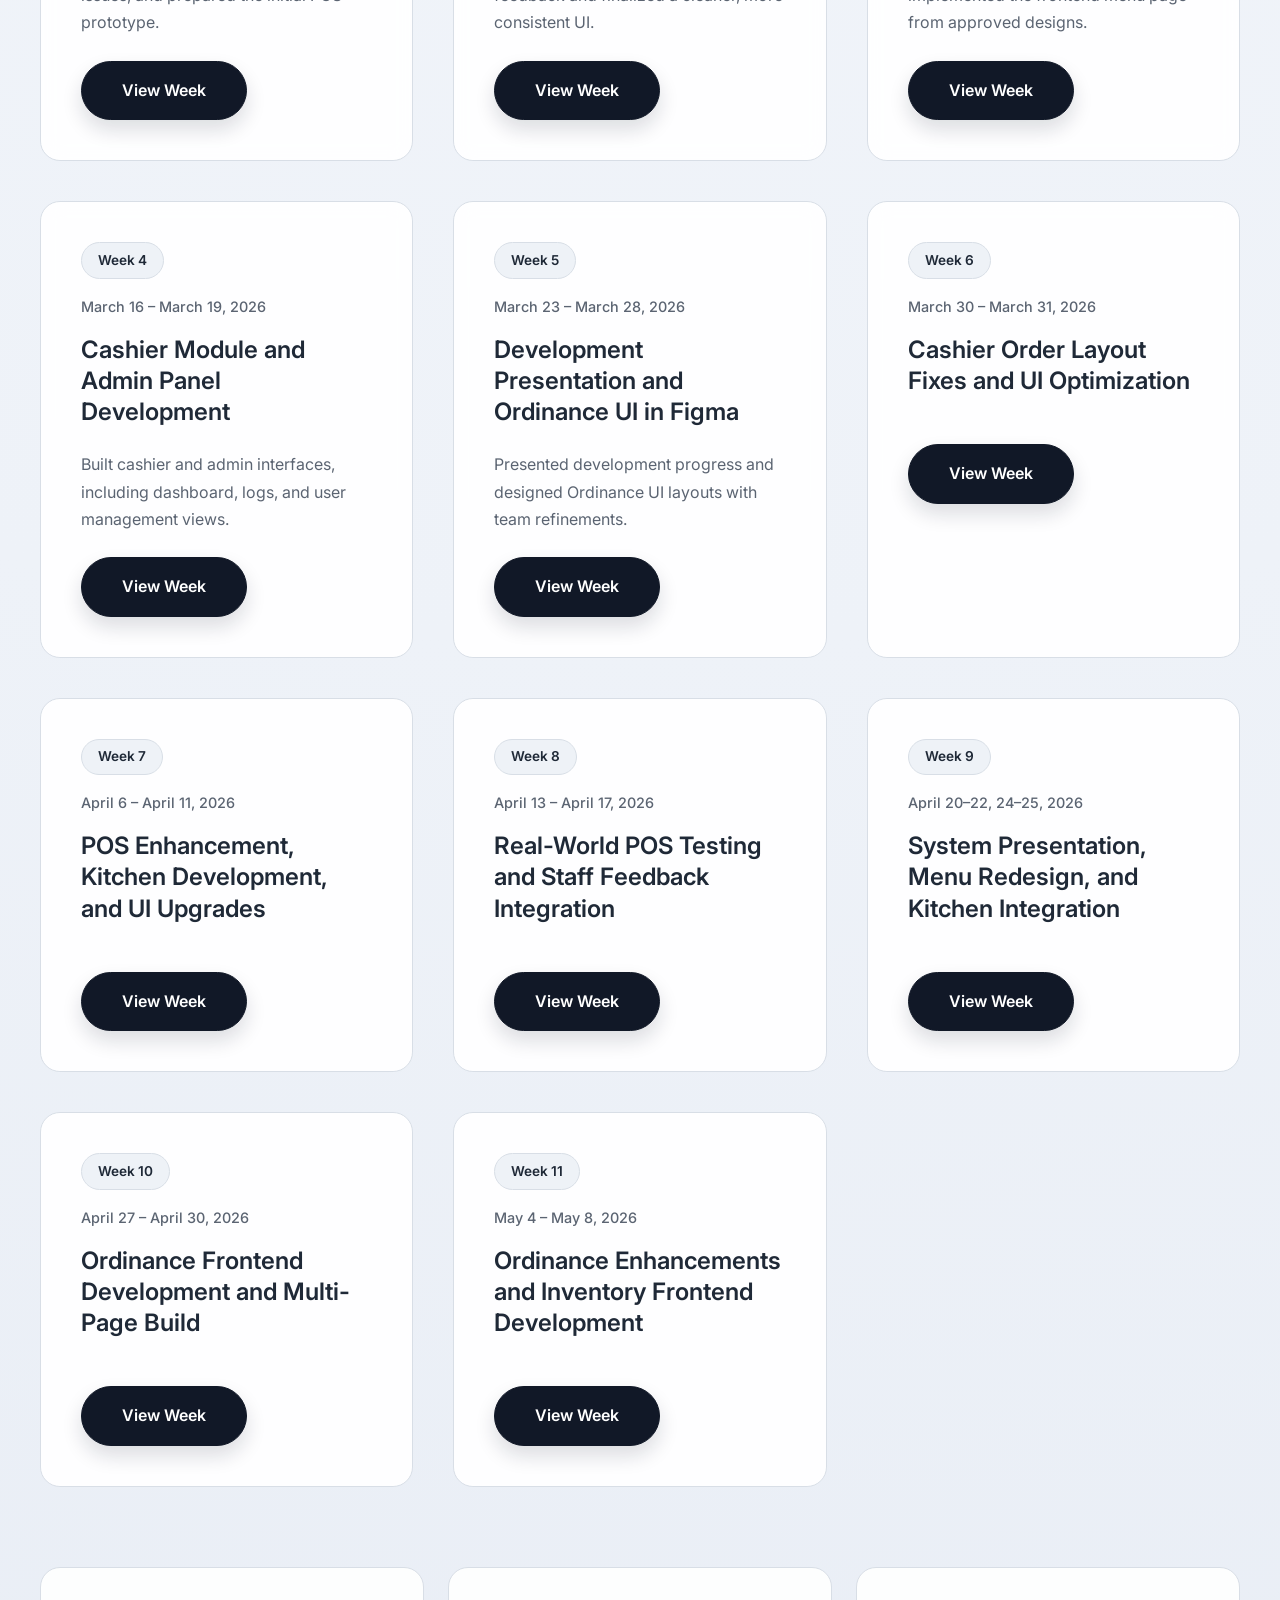
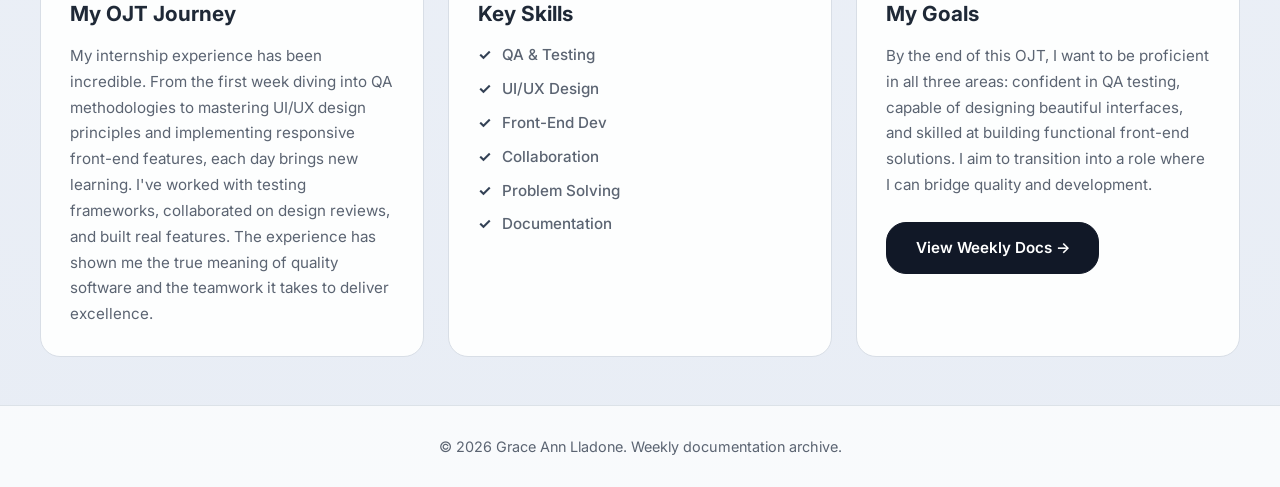
==== commit 7042afd7: "hrs" ====
--- a/index.html
+++ b/index.html
@@ -84,16 +84,16 @@
                 <h3 class="hours-box-title">OJT Hours Tracking</h3>
                 <div class="hours-display">
                     <div class="hour-stat completed">
-                        <span class="hour-value">150 hrs</span>
+                        <span class="hour-value">514.6hrs</span>
                         <span class="hour-label">Completed</span>
                     </div>
                     <div class="hour-stat remaining">
-                        <span class="hour-value">336 hrs</span>
+                        <span class="hour-value">-28.6hrs</span>
                         <span class="hour-label">Remaining</span>
                     </div>
                 </div>
                 <div class="progress-bar-wrapper">
-                    <div class="progress-bar" style="width: 31%;"></div>
+                    <div class="progress-bar" style="width: 100%;"></div>
                 </div>
                 <p class="target-text">Target: 486 hours</p>
             </div>
@@ -111,7 +111,7 @@
                             <img src="assets/week2-3.jpg" alt="Documentation 2">
                         </a>
                         <a class="carousel-slide" href="all-images.html" aria-label="View all weekly documentation images">
-                            <img src="assets/week8-1.jpg" alt="Documentation 3">
+                            <img src="assets/week9-2.jpg" alt="Documentation 3">
                         </a>
                         <a class="carousel-slide" href="all-images.html" aria-label="View all weekly documentation images">
                             <img src="assets/week1-4.jpg" alt="Documentation 4">
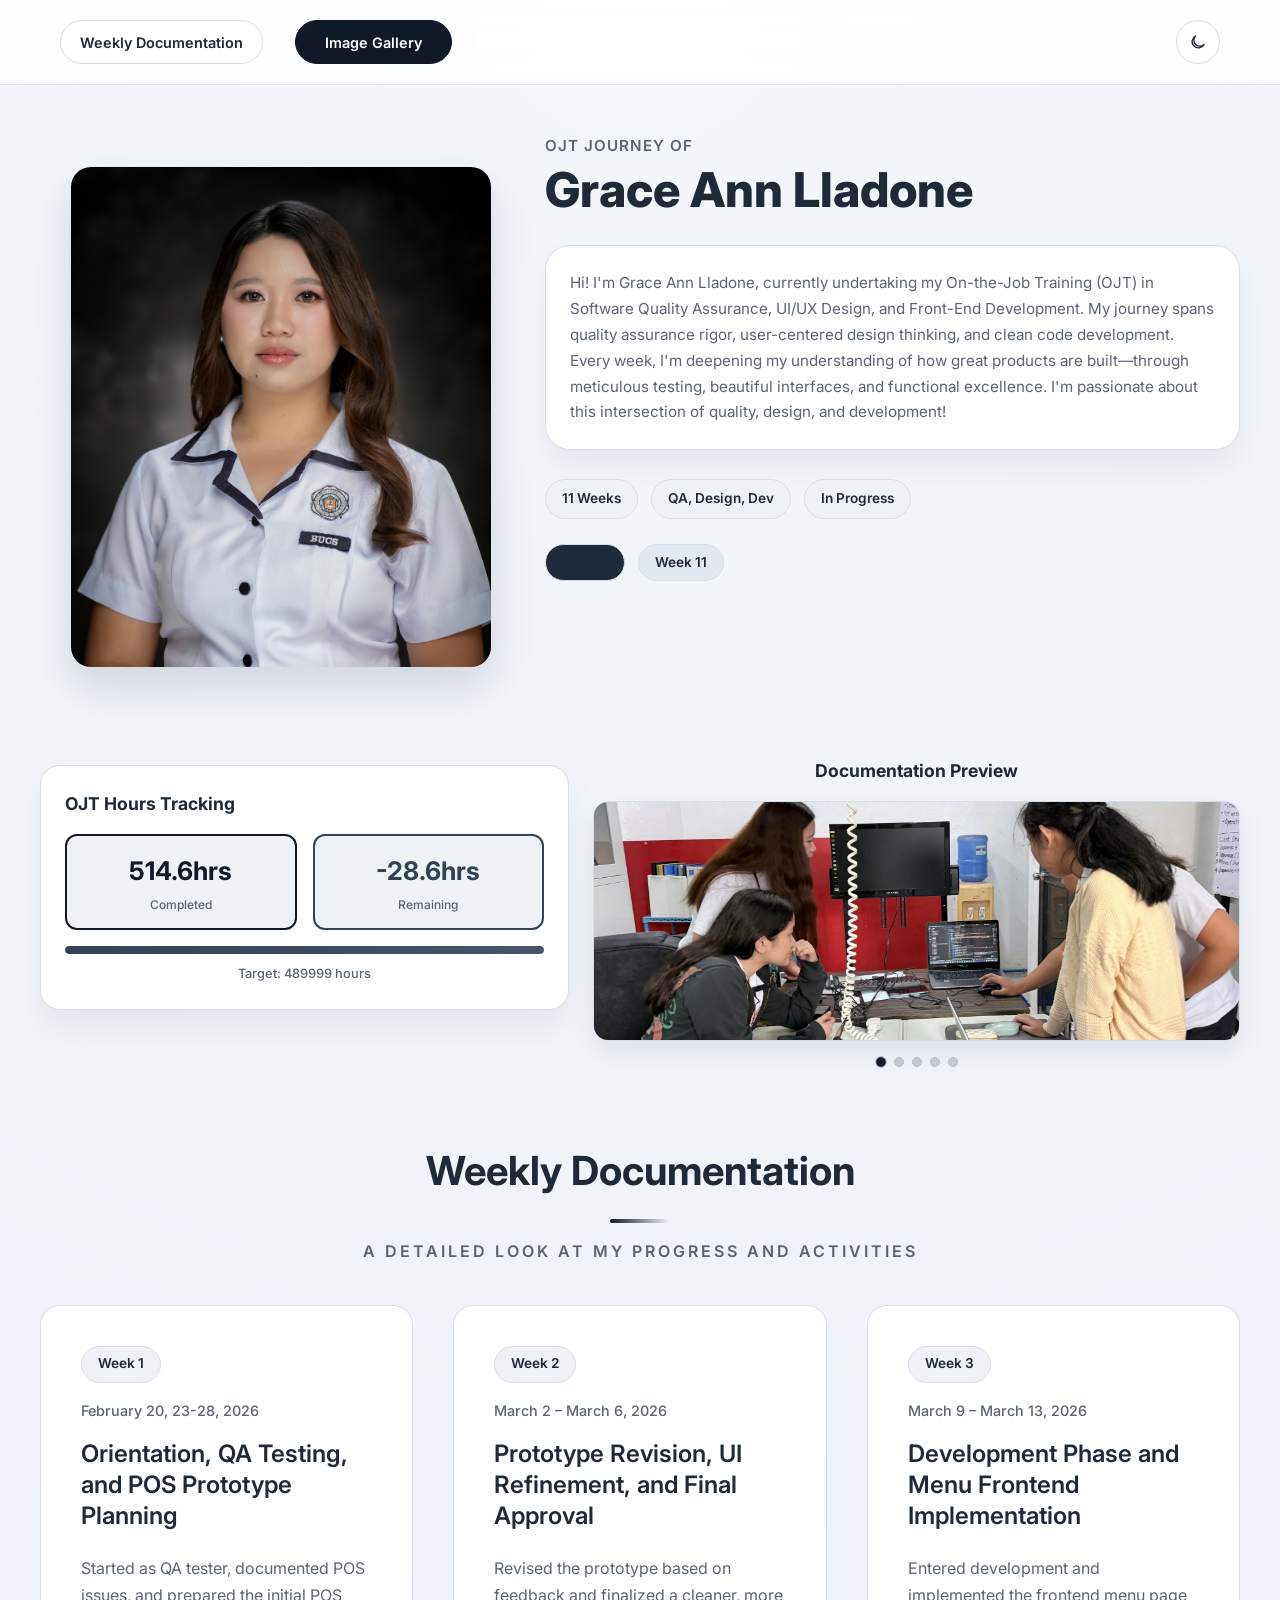
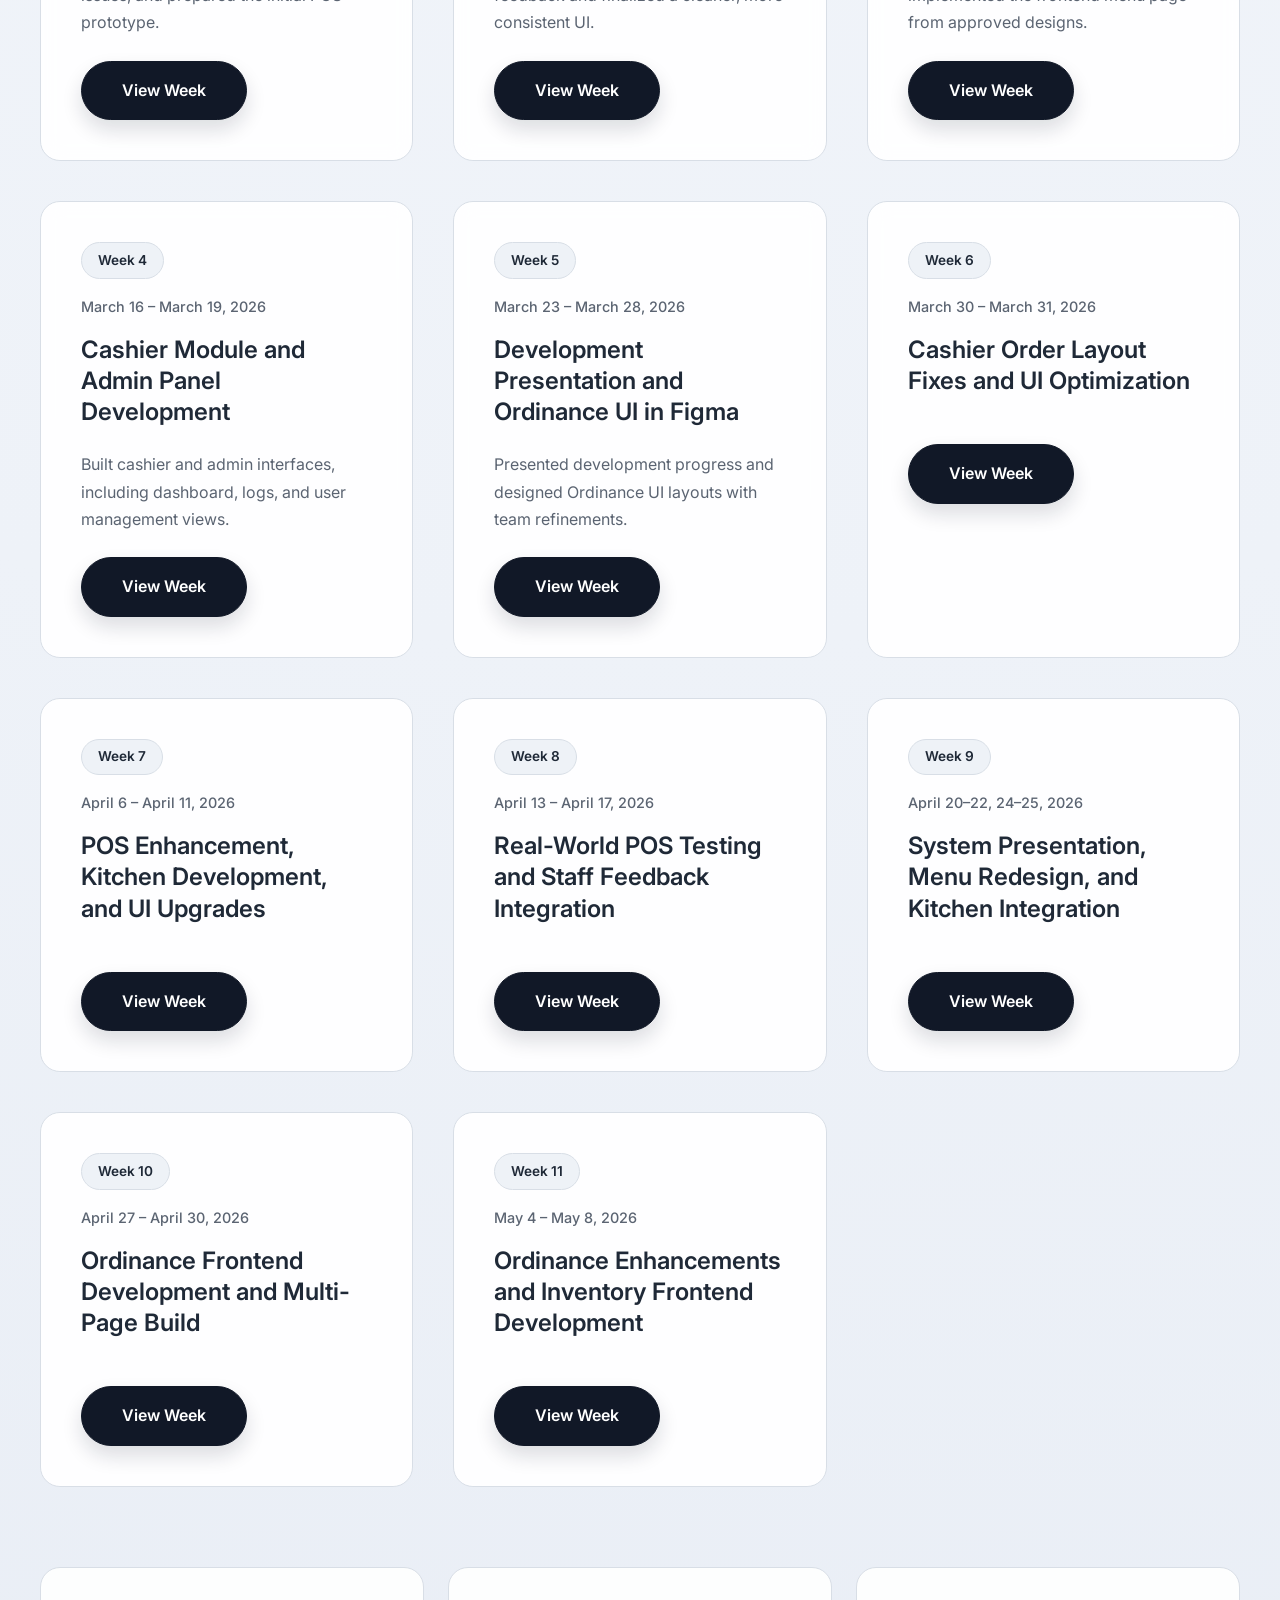
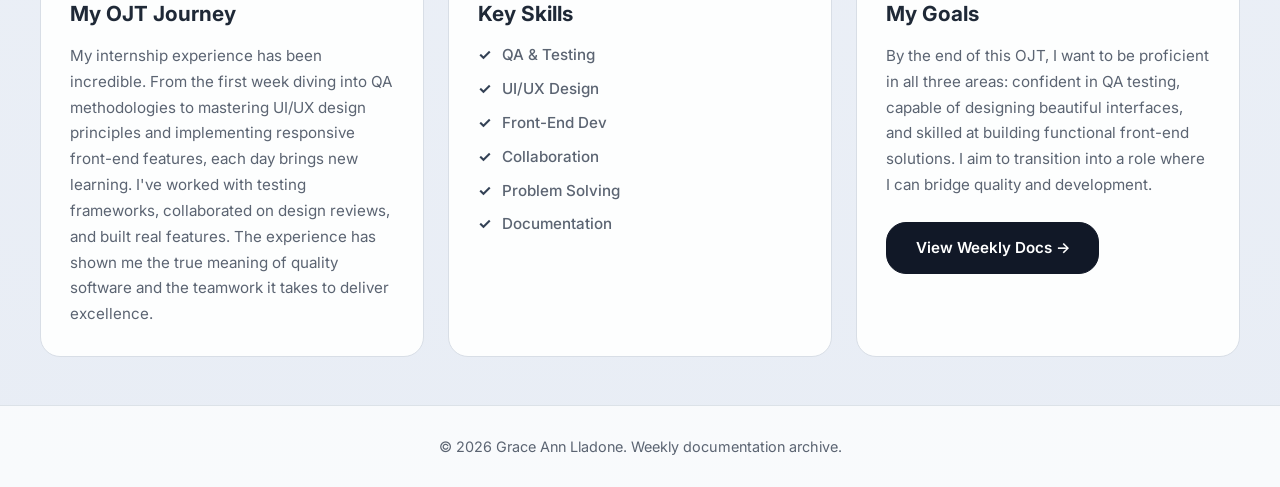
==== commit b1a264cb: "mdytdfyui" ====
--- a/index.html
+++ b/index.html
@@ -95,7 +95,7 @@
                 <div class="progress-bar-wrapper">
                     <div class="progress-bar" style="width: 100%;"></div>
                 </div>
-                <p class="target-text">Target: 486 hours</p>
+                <p class="target-text">Target: 489999 hours</p>
             </div>
 
             <div class="carousel-wrapper">
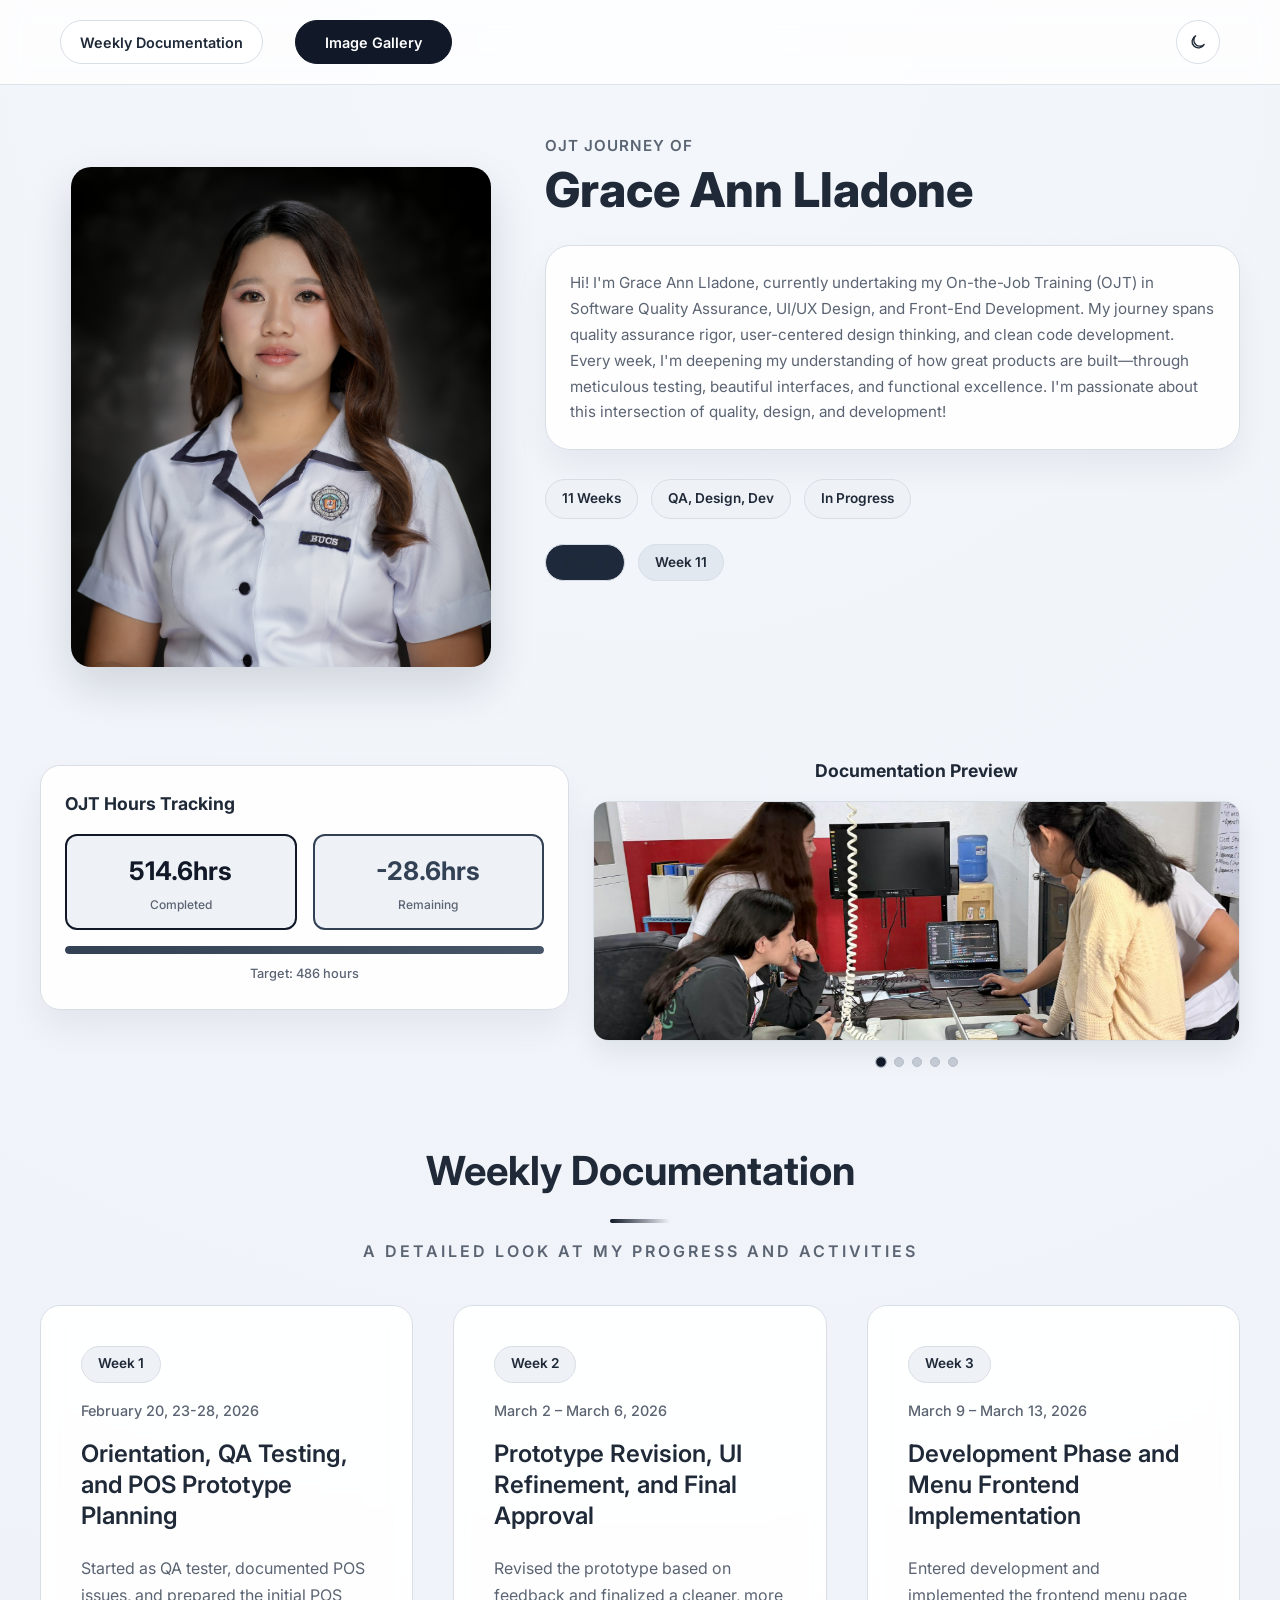
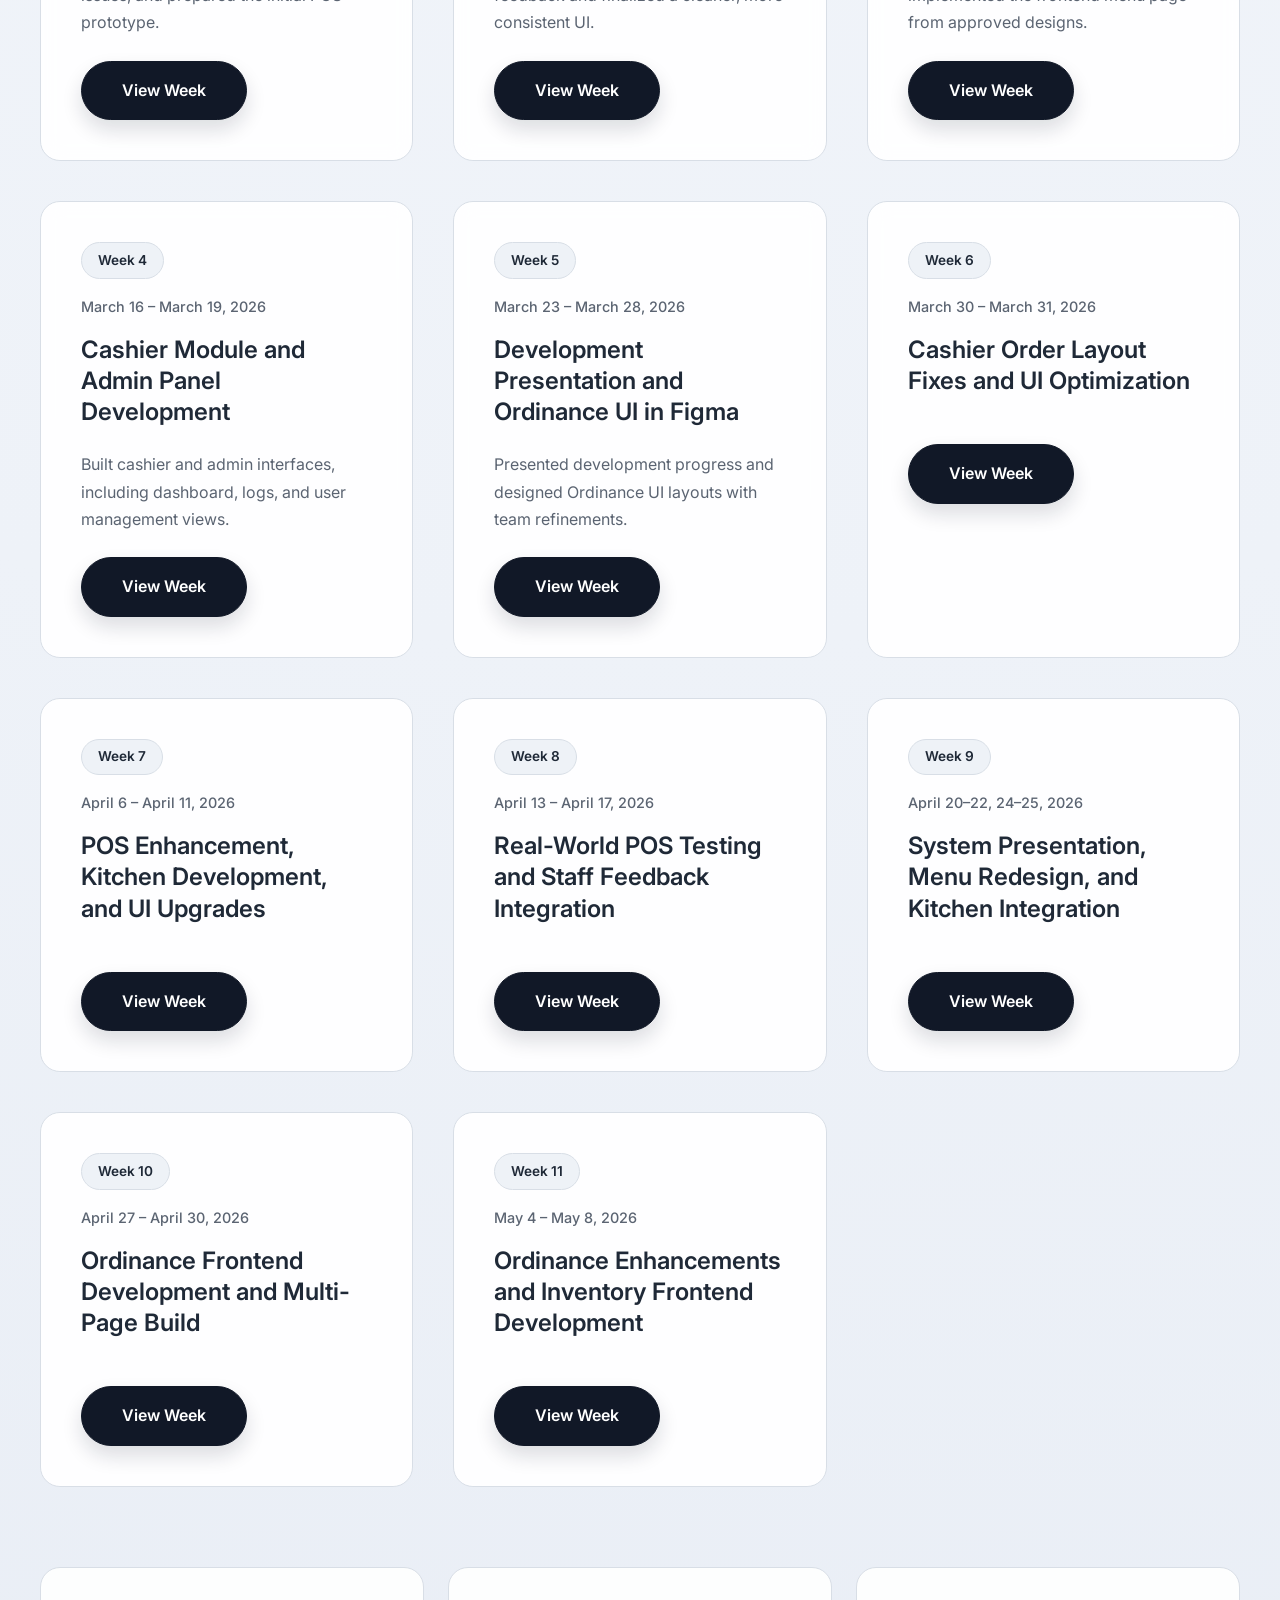
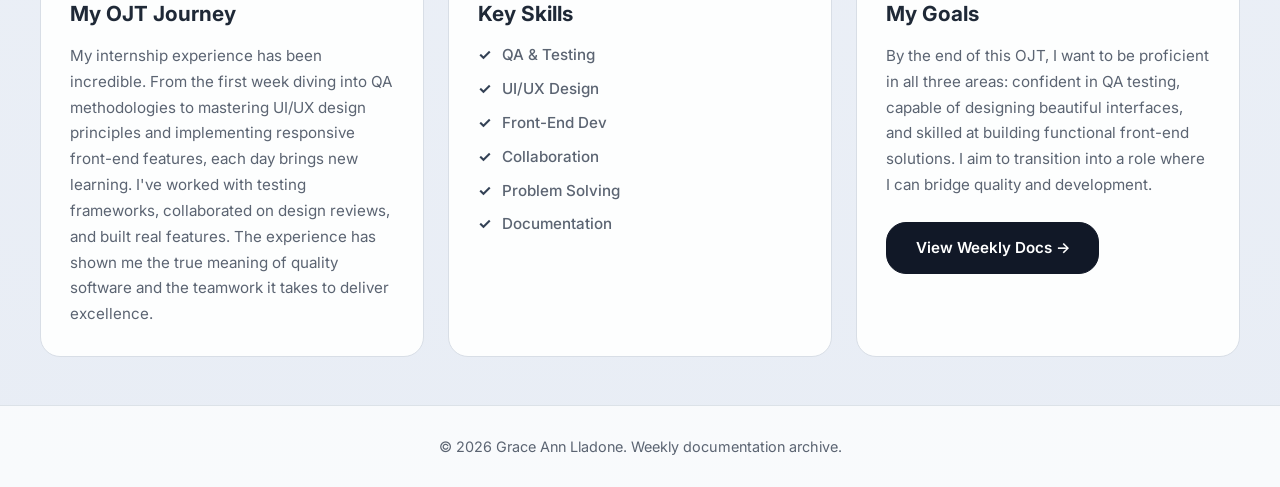
==== commit 3dc6d4a3: "swsw" ====
--- a/index.html
+++ b/index.html
@@ -95,7 +95,7 @@
                 <div class="progress-bar-wrapper">
                     <div class="progress-bar" style="width: 100%;"></div>
                 </div>
-                <p class="target-text">Target: 489999 hours</p>
+                <p class="target-text">Target: 486 hours</p>
             </div>
 
             <div class="carousel-wrapper">
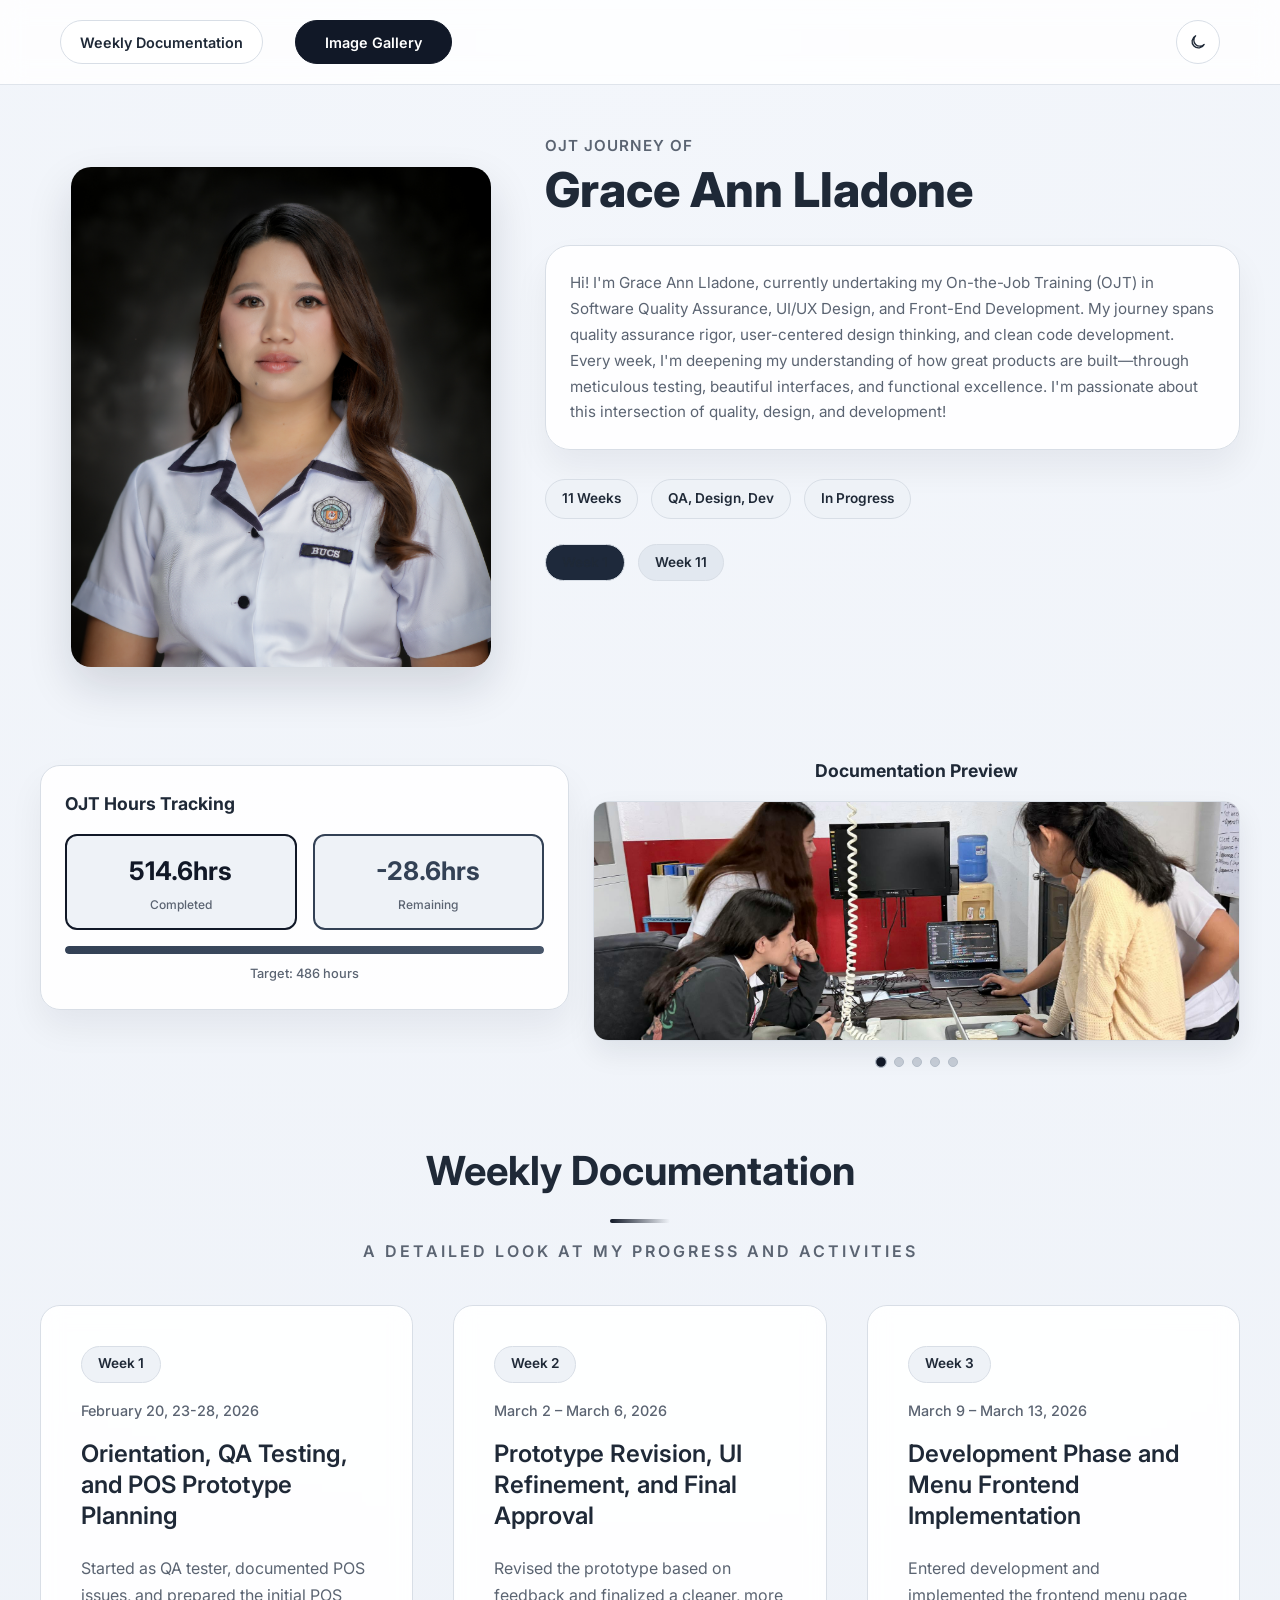
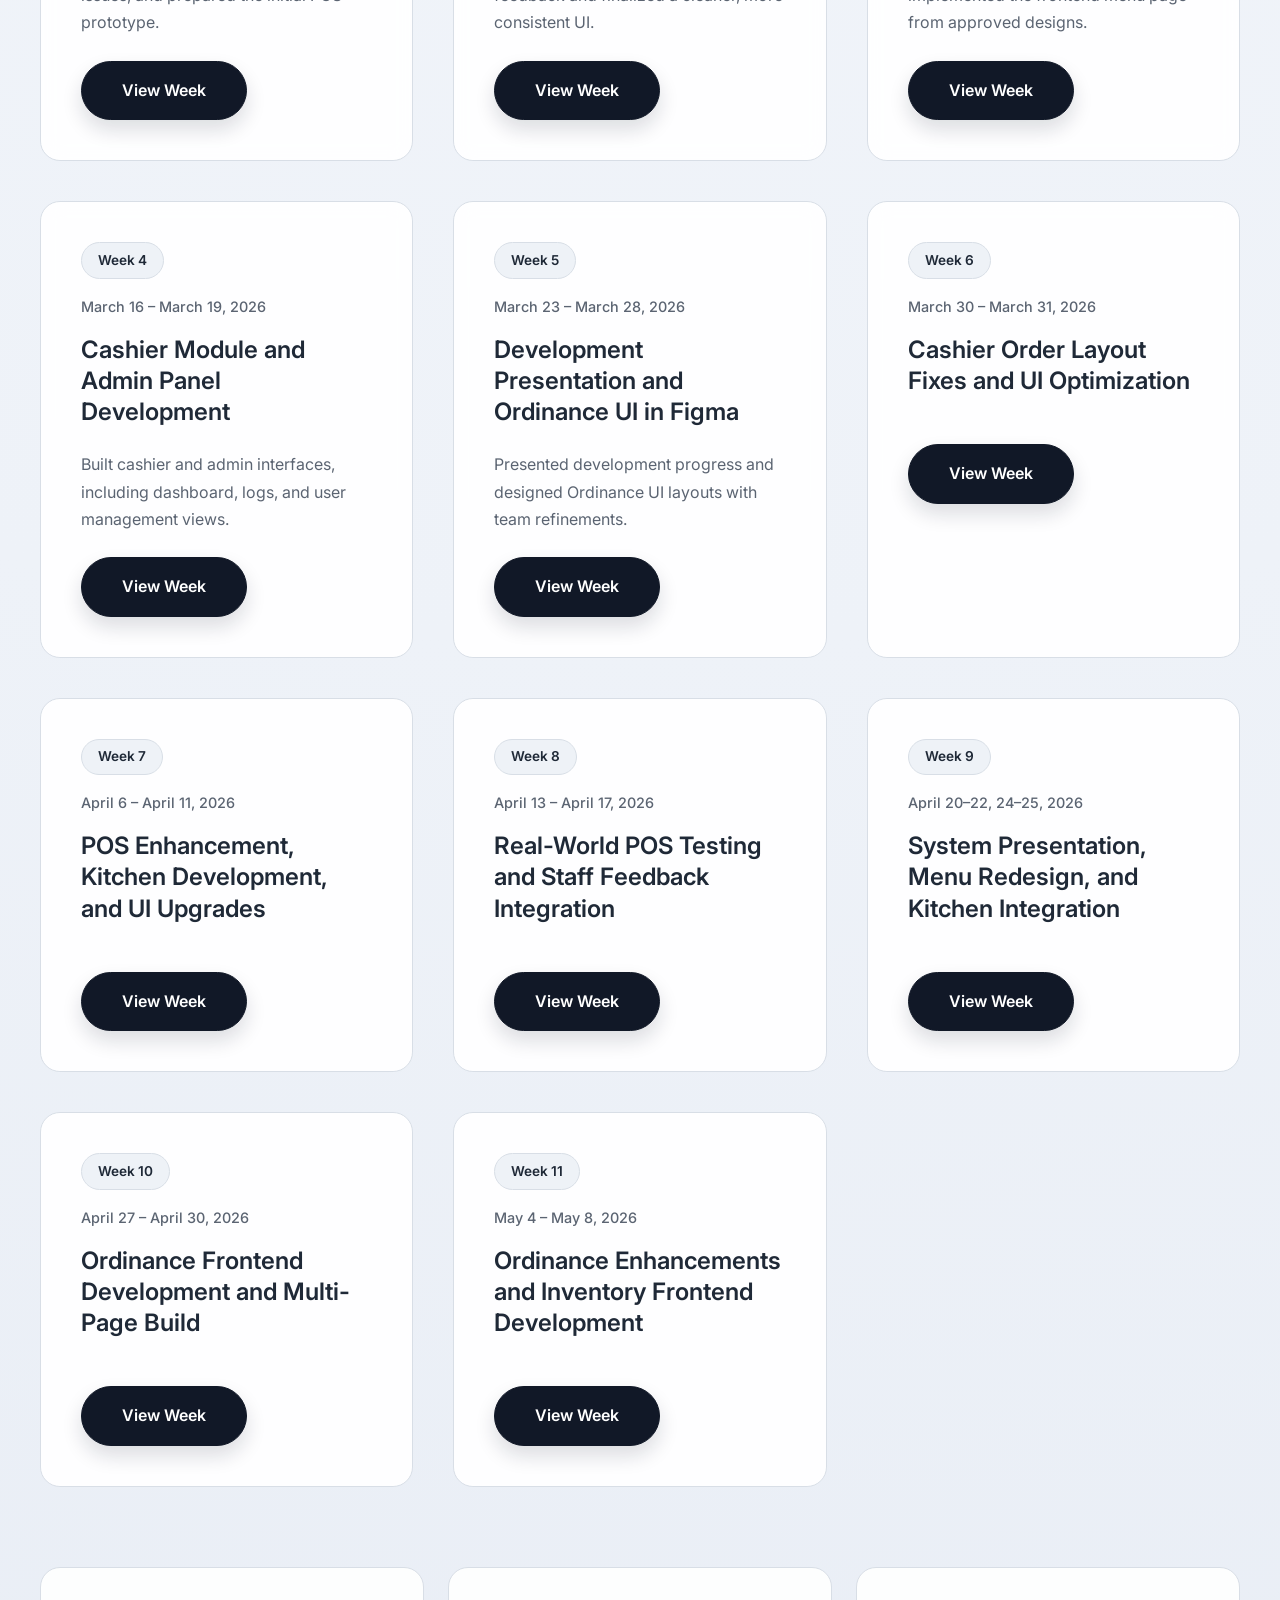
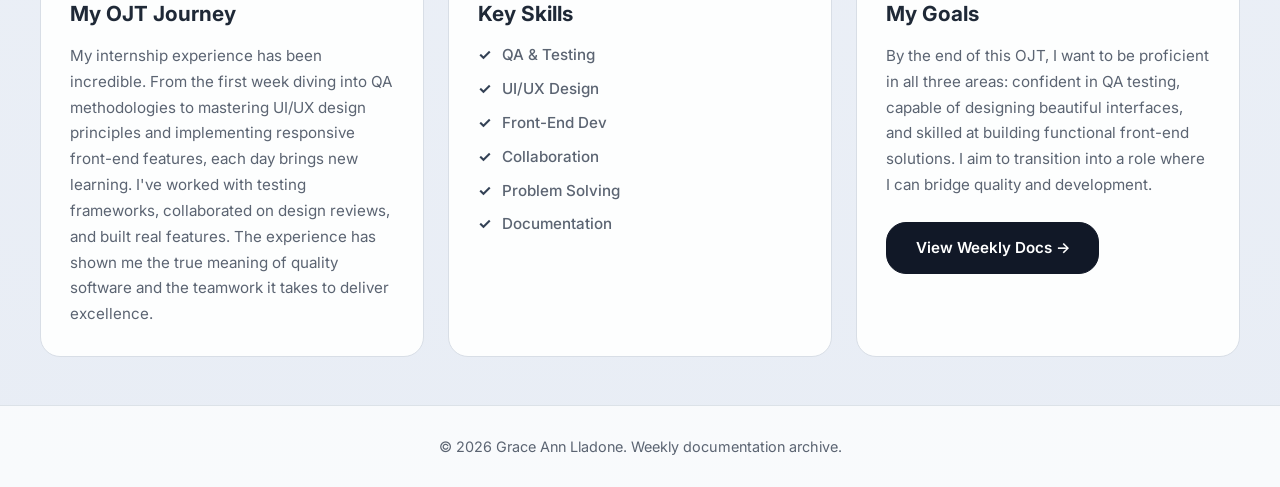
==== commit d780cff0: "change img" ====
--- a/index.html
+++ b/index.html
@@ -37,7 +37,7 @@
         <div class="hero-container">
             <!-- Left: Profile Photo -->
             <div class="hero-photo">
-                <img src="assets/grace.jpg" alt="Grace Ann Lladone" class="profile-img-main">
+                <img src="assets/grace.png" alt="Grace Ann Lladone" class="profile-img-main">
                 <div class="decorative-circle circle-1"></div>
                 <div class="decorative-circle circle-2"></div>
             </div>
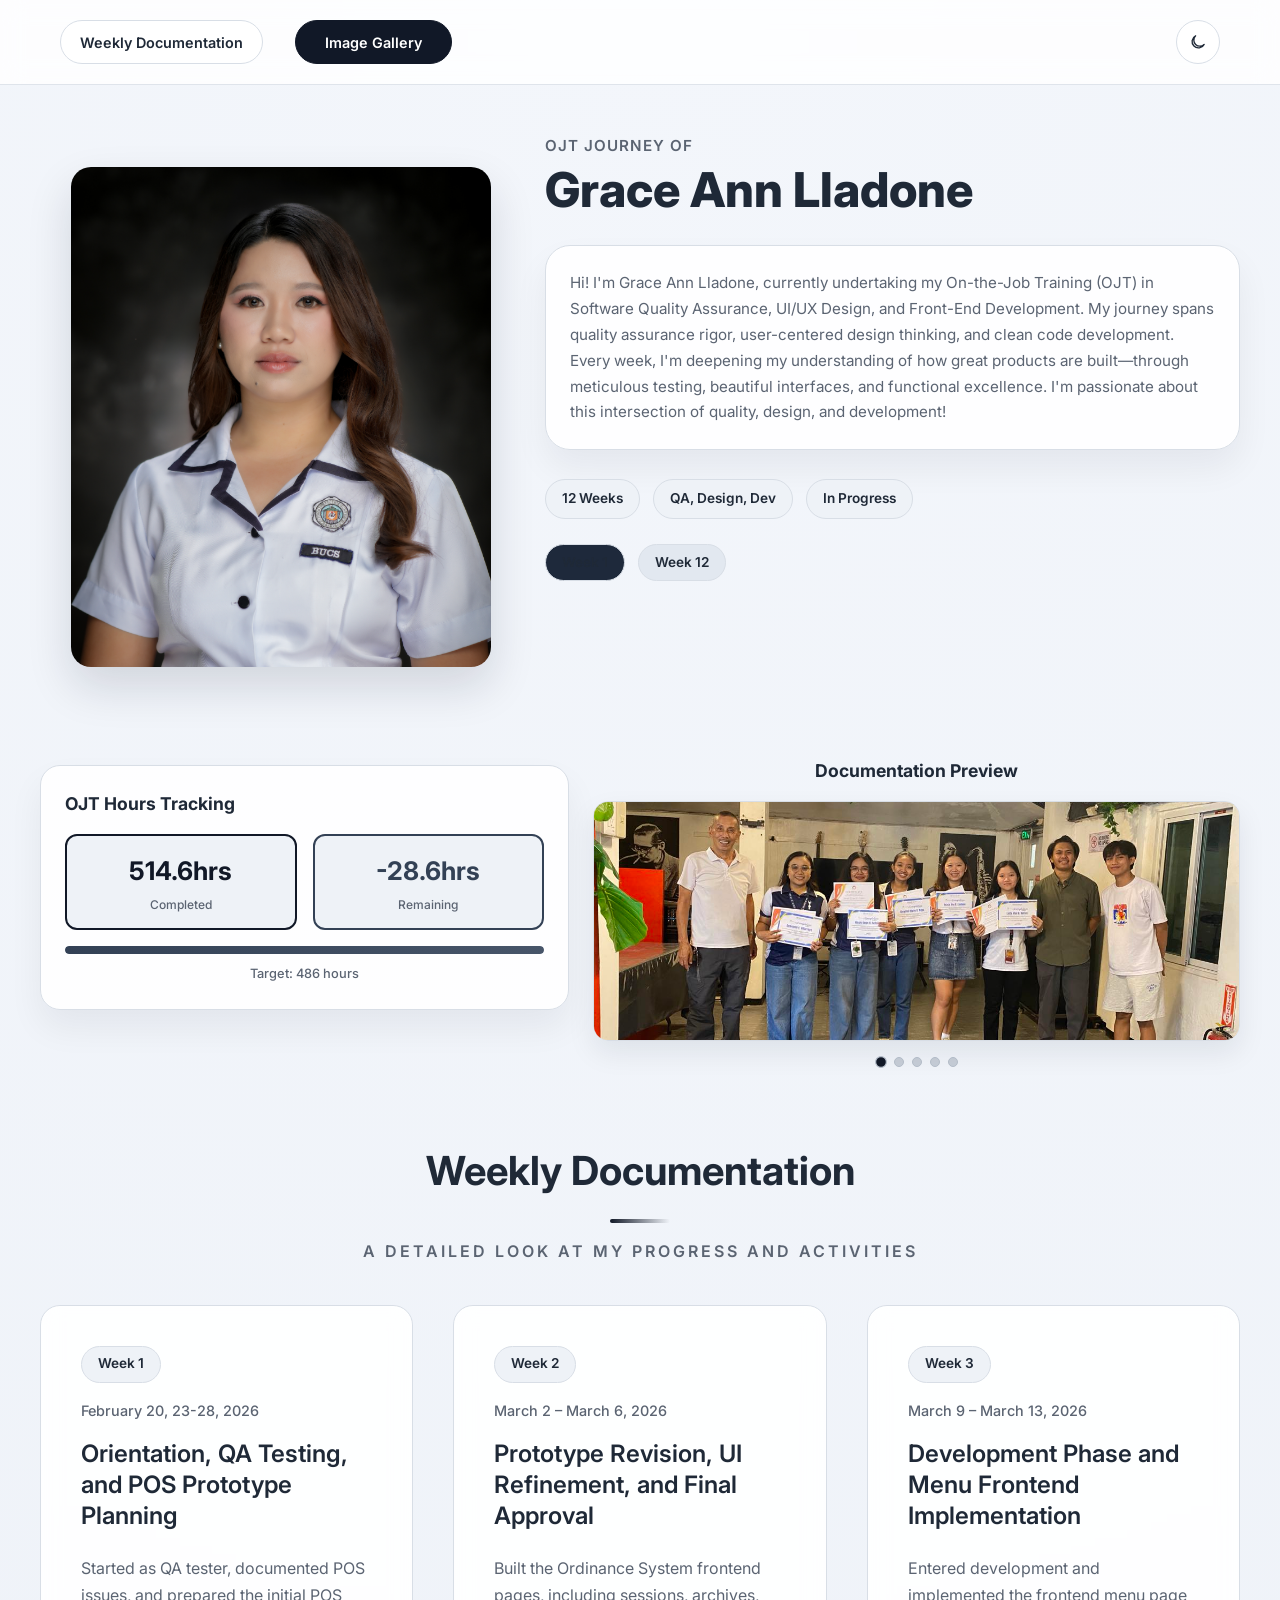
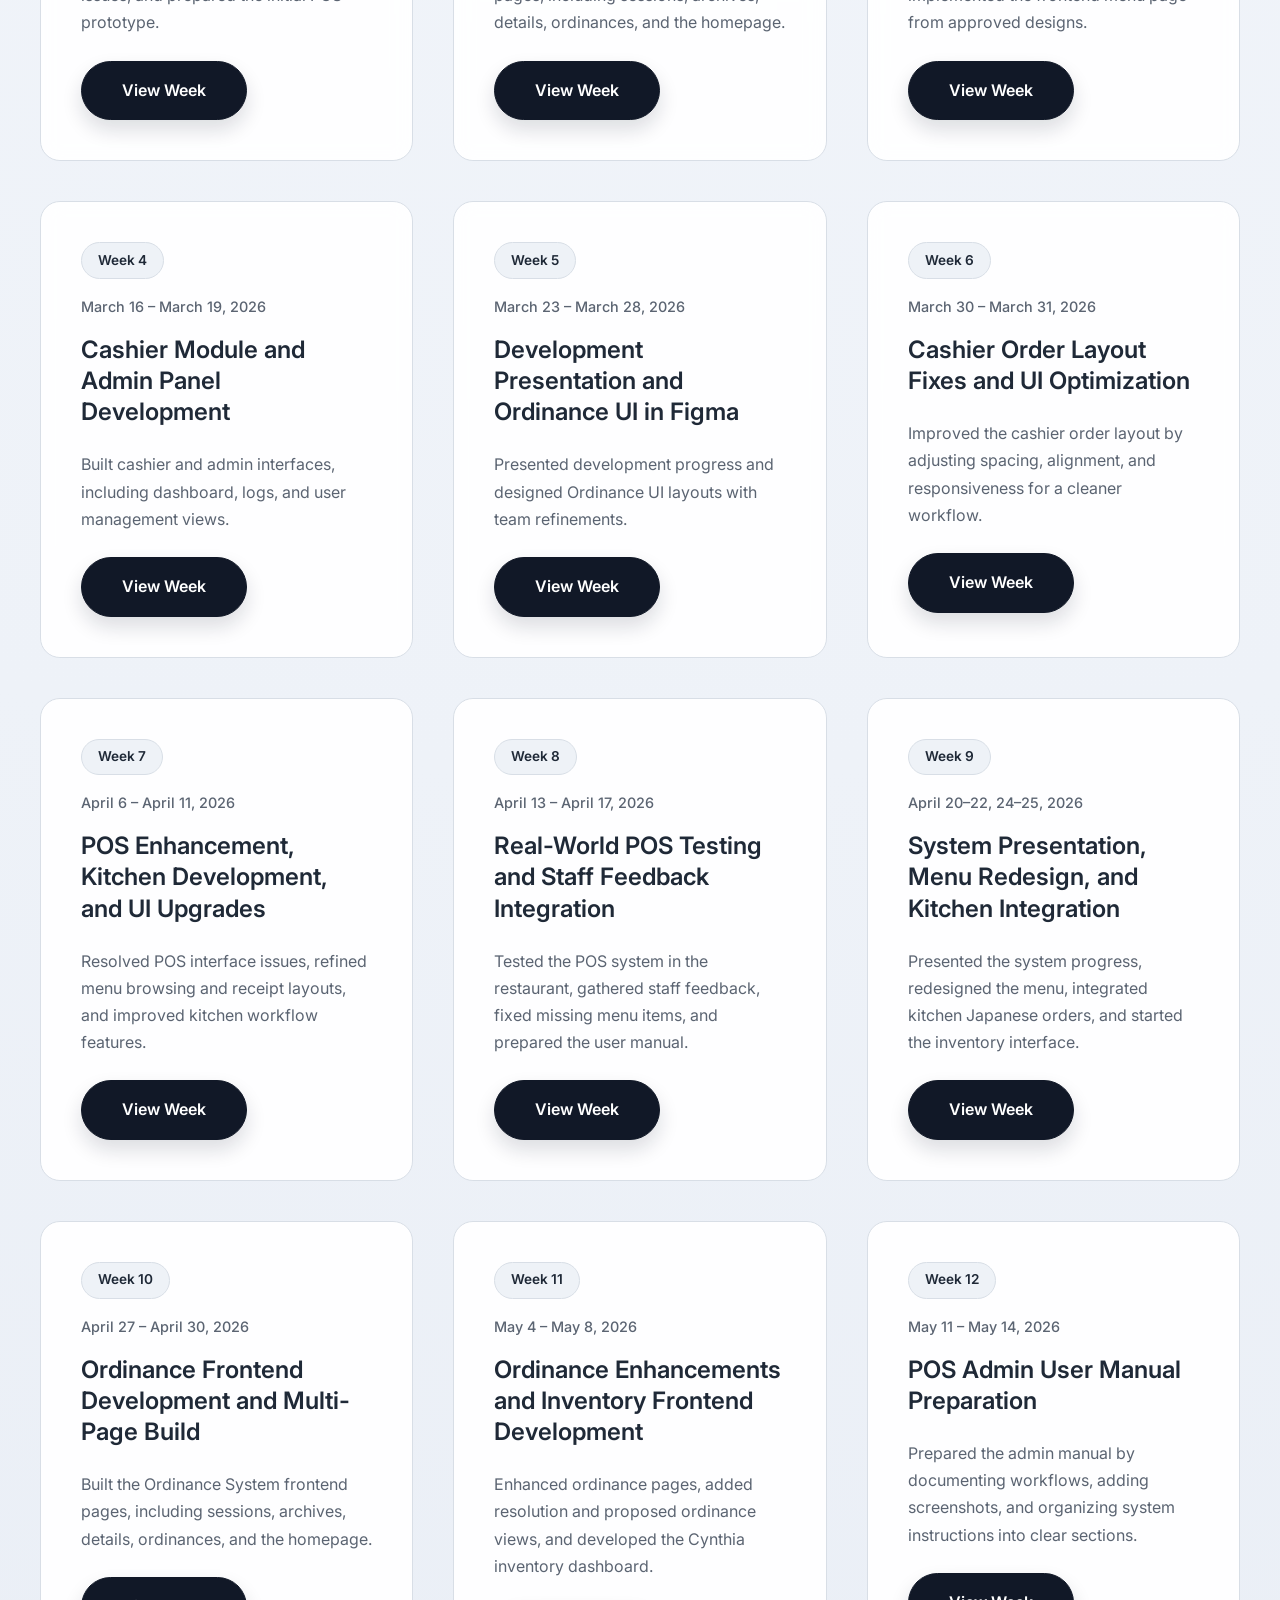
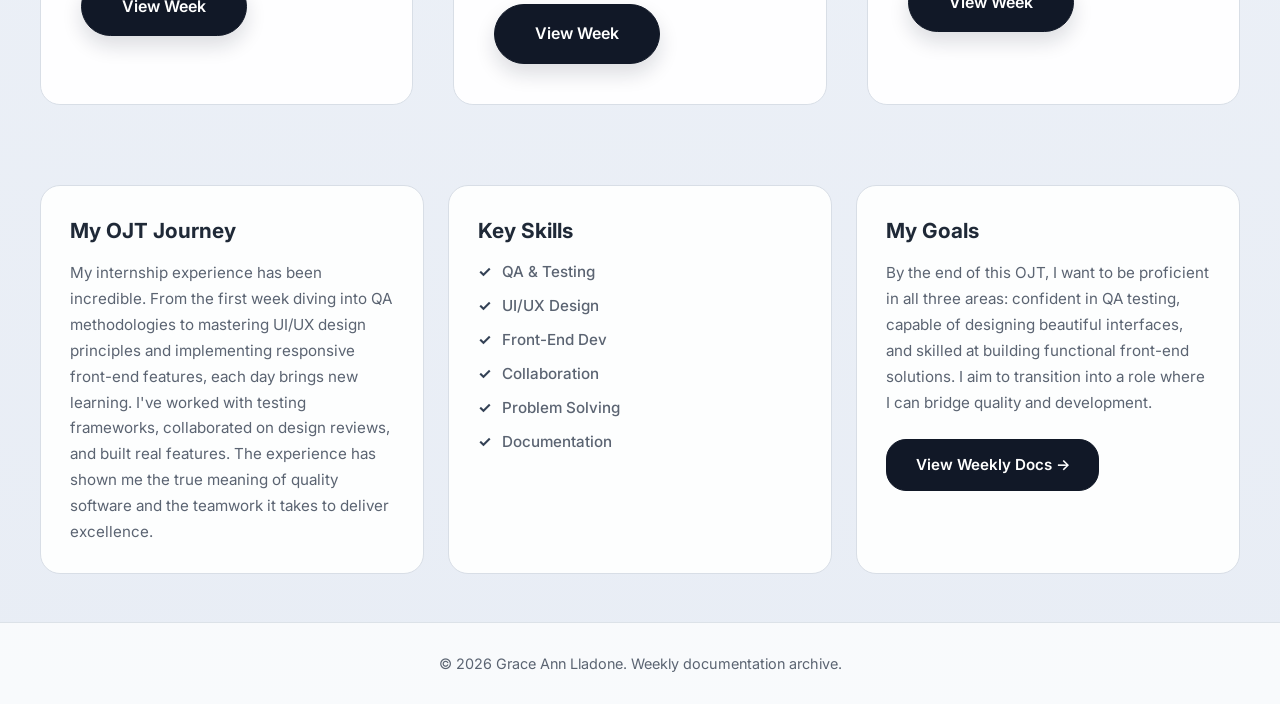
==== commit 3302bc89: "add details" ====
--- a/index.html
+++ b/index.html
@@ -63,7 +63,7 @@
 
                 <!-- Quick Stats -->
                 <div class="quick-stats">
-                    <div class="stat-badge">11 Weeks</div>
+                    <div class="stat-badge">12 Weeks</div>
                     <div class="stat-badge">QA, Design, Dev</div>
                     <div class="stat-badge">In Progress</div>
                 </div>
@@ -71,7 +71,7 @@
                 <!-- Week Progress Badges -->
                 <div class="week-badges">
                     <span class="week-badge started">Week 1</span>
-                    <span class="week-badge current">Week 11</span>
+                    <span class="week-badge current">Week 12</span>
                 </div>
             </div>
         </div>
@@ -105,13 +105,13 @@
                 <div class="carousel-container">
                     <div class="carousel-track">
                         <a class="carousel-slide" href="all-images.html" aria-label="View all weekly documentation images">
-                            <img src="assets/week1-1.jpg" alt="Documentation 1">
-                        </a>
-                        <a class="carousel-slide" href="all-images.html" aria-label="View all weekly documentation images">
-                            <img src="assets/week2-3.jpg" alt="Documentation 2">
-                        </a>
-                        <a class="carousel-slide" href="all-images.html" aria-label="View all weekly documentation images">
-                            <img src="assets/week9-2.jpg" alt="Documentation 3">
+                            <img src="assets/c1.jpg" alt="Documentation 1">
+                        </a>
+                        <a class="carousel-slide" href="all-images.html" aria-label="View all weekly documentation images">
+                            <img src="assets/c2.jpg" alt="Documentation 2">
+                        </a>
+                        <a class="carousel-slide" href="all-images.html" aria-label="View all weekly documentation images">
+                            <img src="assets/c3.jpg" alt="Documentation 3">
                         </a>
                         <a class="carousel-slide" href="all-images.html" aria-label="View all weekly documentation images">
                             <img src="assets/week1-4.jpg" alt="Documentation 4">
@@ -162,7 +162,7 @@
                     <div class="date-range">March 2 – March 6, 2026</div>
                     <h3>Prototype Revision, UI Refinement, and Final Approval</h3>
                     <div class="card-text">
-                        <p>Revised the prototype based on feedback and finalized a cleaner, more consistent UI.</p>
+                            <p>Built the Ordinance System frontend pages, including sessions, archives, details, ordinances, and the homepage.</p>
                     </div>
                     <span class="btn" style="margin-top: 1.5rem; display: inline-block;">View Week</span>
                 </div>
@@ -214,8 +214,7 @@
                     <div class="date-range">March 30 – March 31, 2026</div>
                     <h3>Cashier Order Layout Fixes and UI Optimization</h3>
                     <div class="card-text">
-                        
-
+                        <p>Improved the cashier order layout by adjusting spacing, alignment, and responsiveness for a cleaner workflow.</p>
                     </div>
                     <span class="btn" style="margin-top: 1.5rem; display: inline-block;">View Week</span>
                 </div>
@@ -228,8 +227,7 @@
                     <div class="date-range">April 6 – April 11, 2026</div>
                     <h3>POS Enhancement, Kitchen Development, and UI Upgrades</h3>
                     <div class="card-text">
-                        
-                        
+                        <p>Resolved POS interface issues, refined menu browsing and receipt layouts, and improved kitchen workflow features.</p>
                     </div>
                     <span class="btn" style="margin-top: 1.5rem; display: inline-block;">View Week</span>
                 </div>
@@ -242,9 +240,7 @@
                     <div class="date-range">April 13 – April 17, 2026</div>
                     <h3>Real-World POS Testing and Staff Feedback Integration</h3>
                     <div class="card-text">
-                       
-
-
+                        <p>Tested the POS system in the restaurant, gathered staff feedback, fixed missing menu items, and prepared the user manual.</p>
                     </div>
                     <span class="btn" style="margin-top: 1.5rem; display: inline-block;">View Week</span>
                 </div>
@@ -257,10 +253,7 @@
                     <div class="date-range">April 20–22, 24–25, 2026</div>
                     <h3>System Presentation, Menu Redesign, and Kitchen Integration</h3>
                     <div class="card-text">
-                        
-
-
-
+                        <p>Presented the system progress, redesigned the menu, integrated kitchen Japanese orders, and started the inventory interface.</p>
                     </div>
                     <span class="btn" style="margin-top: 1.5rem; display: inline-block;">View Week</span>
                 </div>
@@ -272,11 +265,11 @@
                     <span class="week-badge">Week 10</span>
                     <div class="date-range">April 27 – April 30, 2026</div>
                     <h3>Ordinance Frontend Development and Multi-Page Build</h3>
-                    <div class="card-text">
-                   
-
-
-                    </div>
+
+
+                        <div class="card-text">
+                            <p>Built the Ordinance System frontend pages, including sessions, archives, details, ordinances, and the homepage.</p>
+                        </div>
                     <span class="btn" style="margin-top: 1.5rem; display: inline-block;">View Week</span>
                 </div>
             </a>
@@ -288,10 +281,20 @@
                     <div class="date-range">May 4 – May 8, 2026</div>
                     <h3>Ordinance Enhancements and Inventory Frontend Development</h3>
                     <div class="card-text">
-                      
-
-
-
+                        <p>Enhanced ordinance pages, added resolution and proposed ordinance views, and developed the Cynthia inventory dashboard.</p>
+                    </div>
+                    <span class="btn" style="margin-top: 1.5rem; display: inline-block;">View Week</span>
+                </div>
+            </a>
+
+            <a href="week12.html" class="blog-card reveal" style="text-decoration: none;">
+                <div class="card-glow"></div>
+                <div class="card-content">
+                    <span class="week-badge">Week 12</span>
+                    <div class="date-range">May 11 – May 14, 2026</div>
+                    <h3>POS Admin User Manual Preparation</h3>
+                    <div class="card-text">
+                        <p>Prepared the admin manual by documenting workflows, adding screenshots, and organizing system instructions into clear sections.</p>
                     </div>
                     <span class="btn" style="margin-top: 1.5rem; display: inline-block;">View Week</span>
                 </div>
